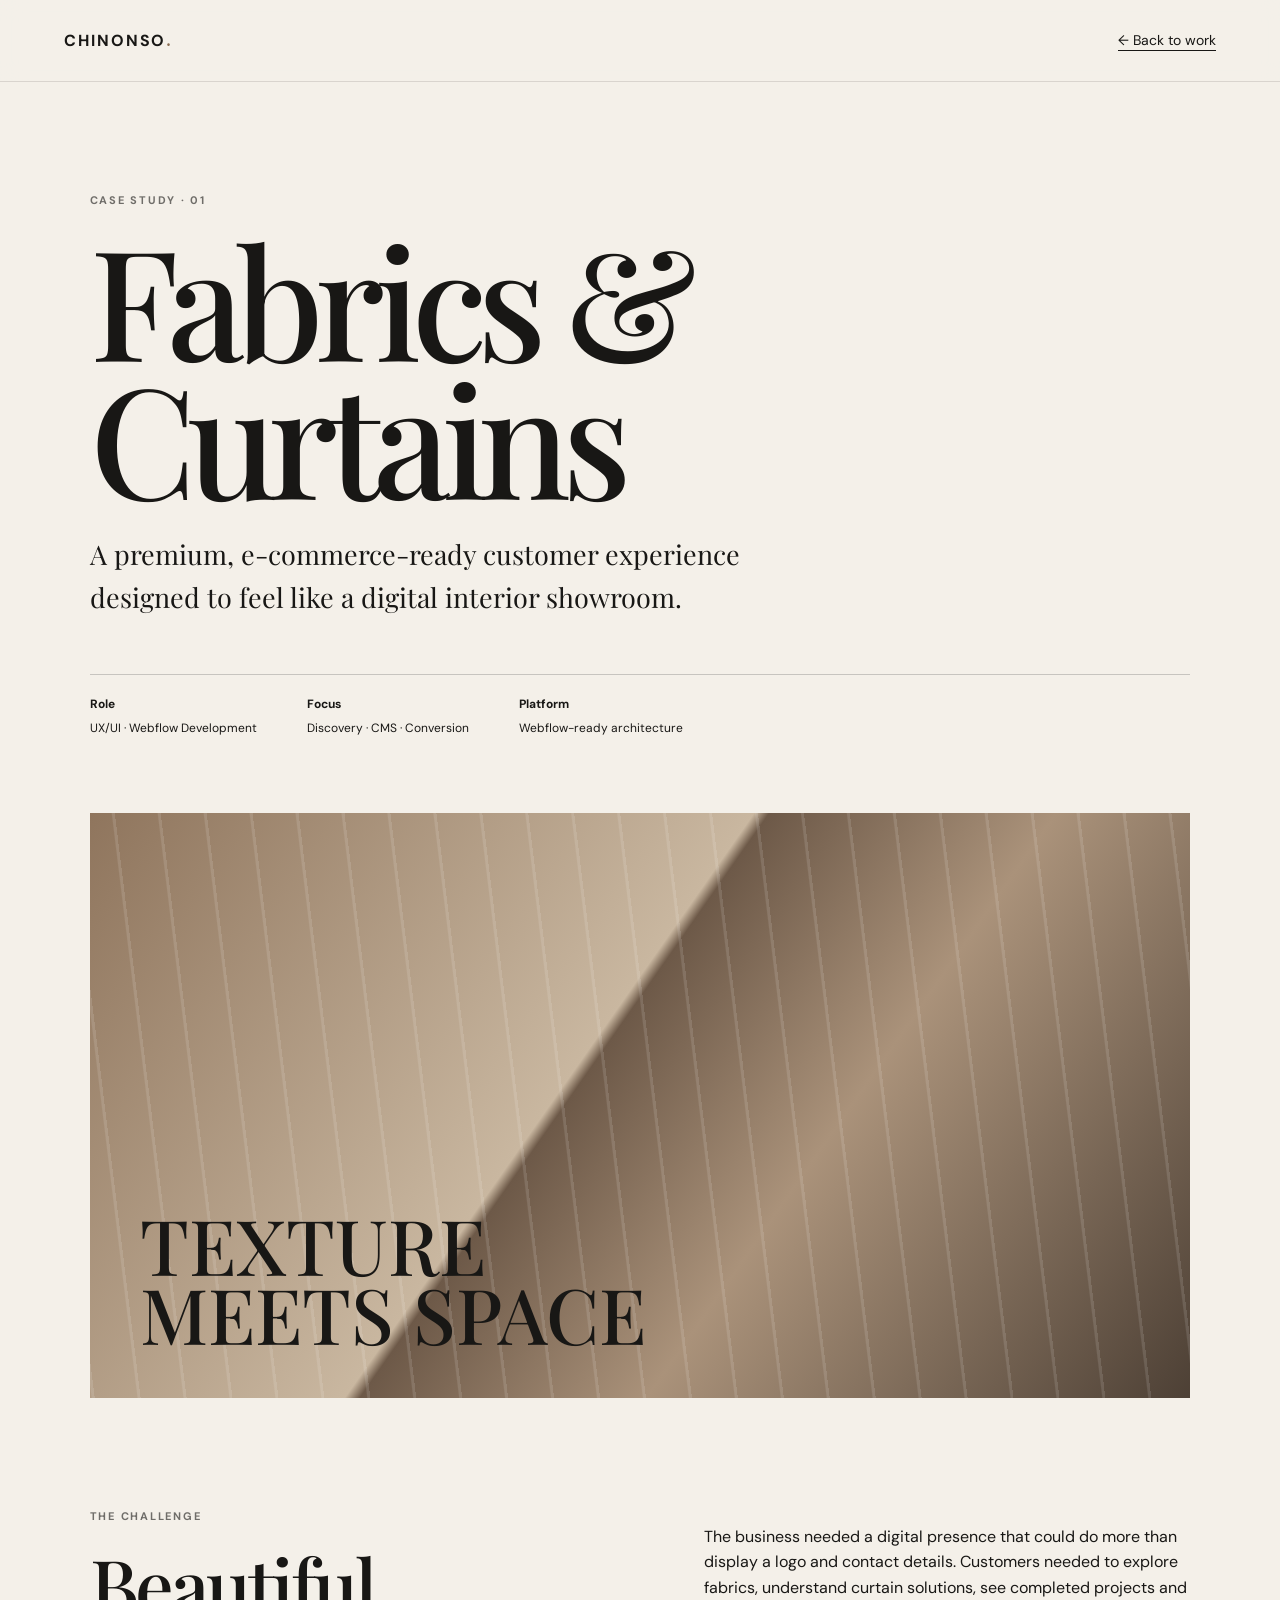
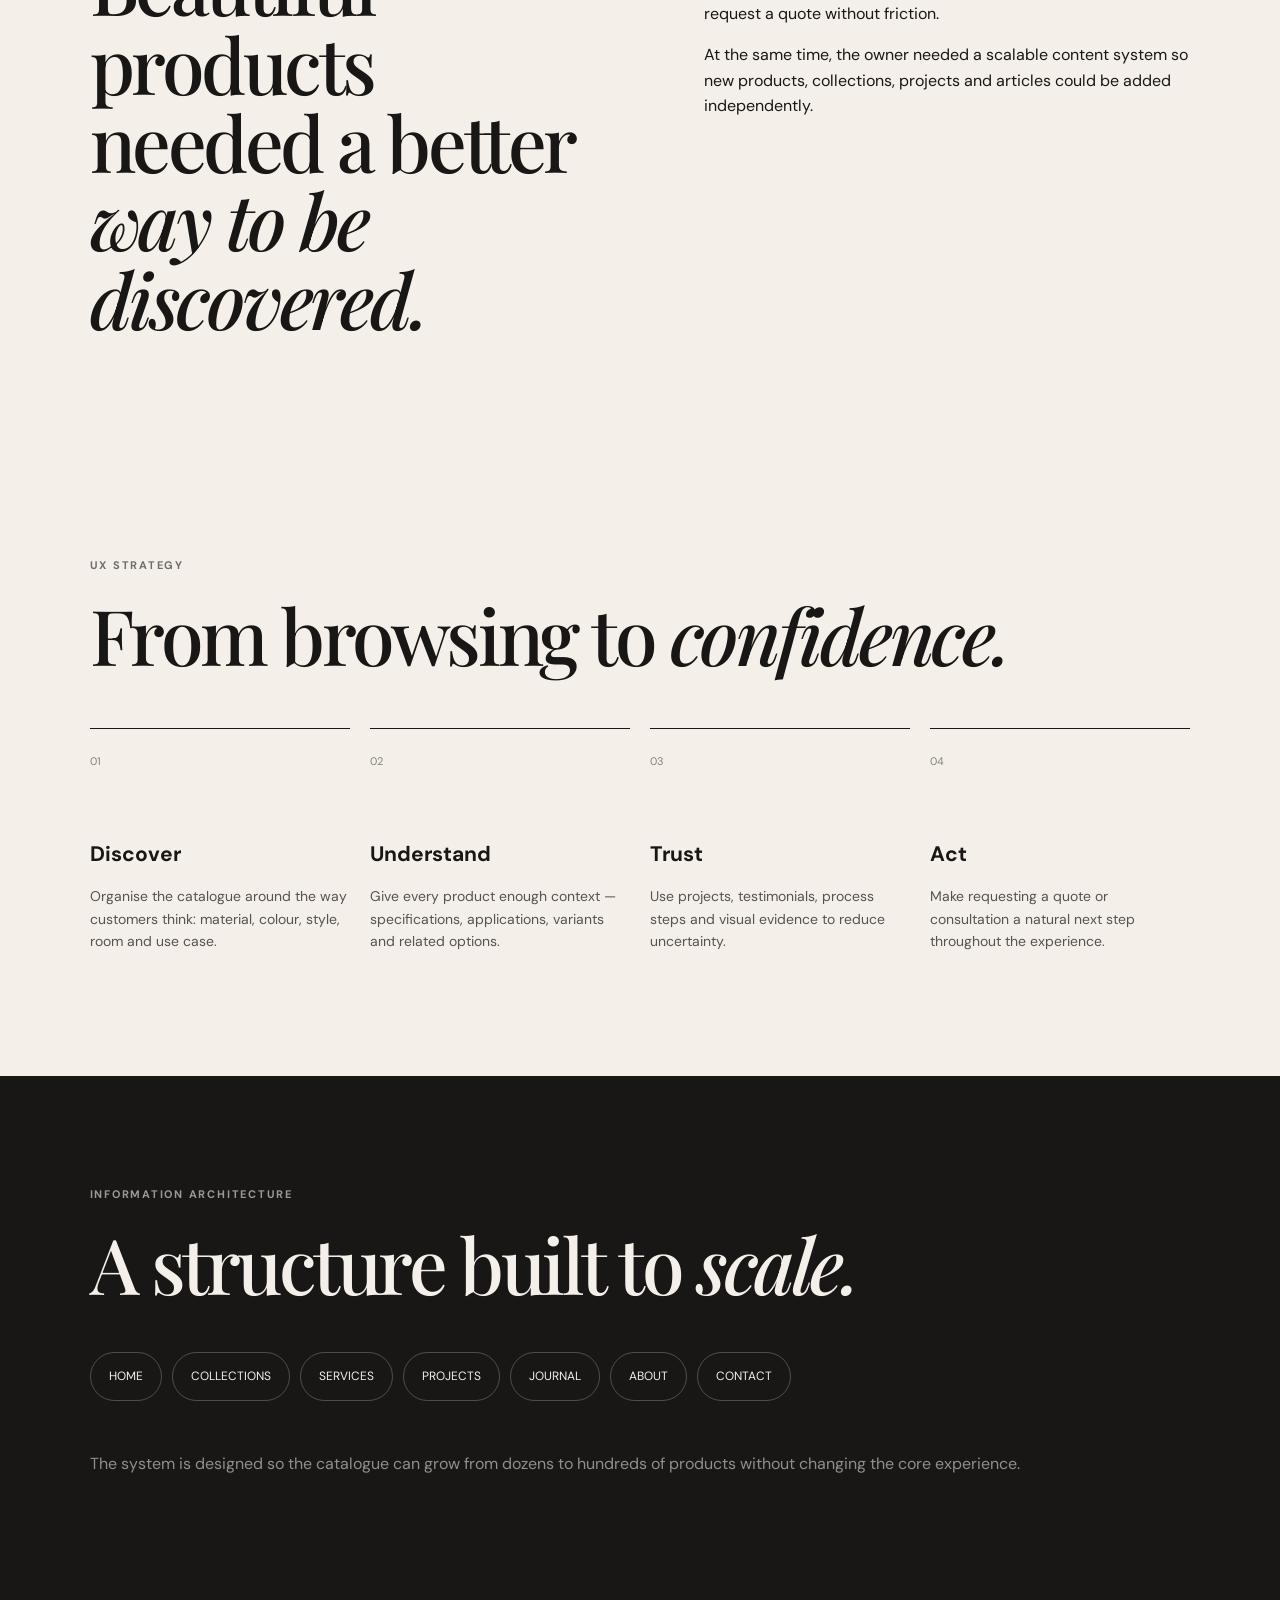
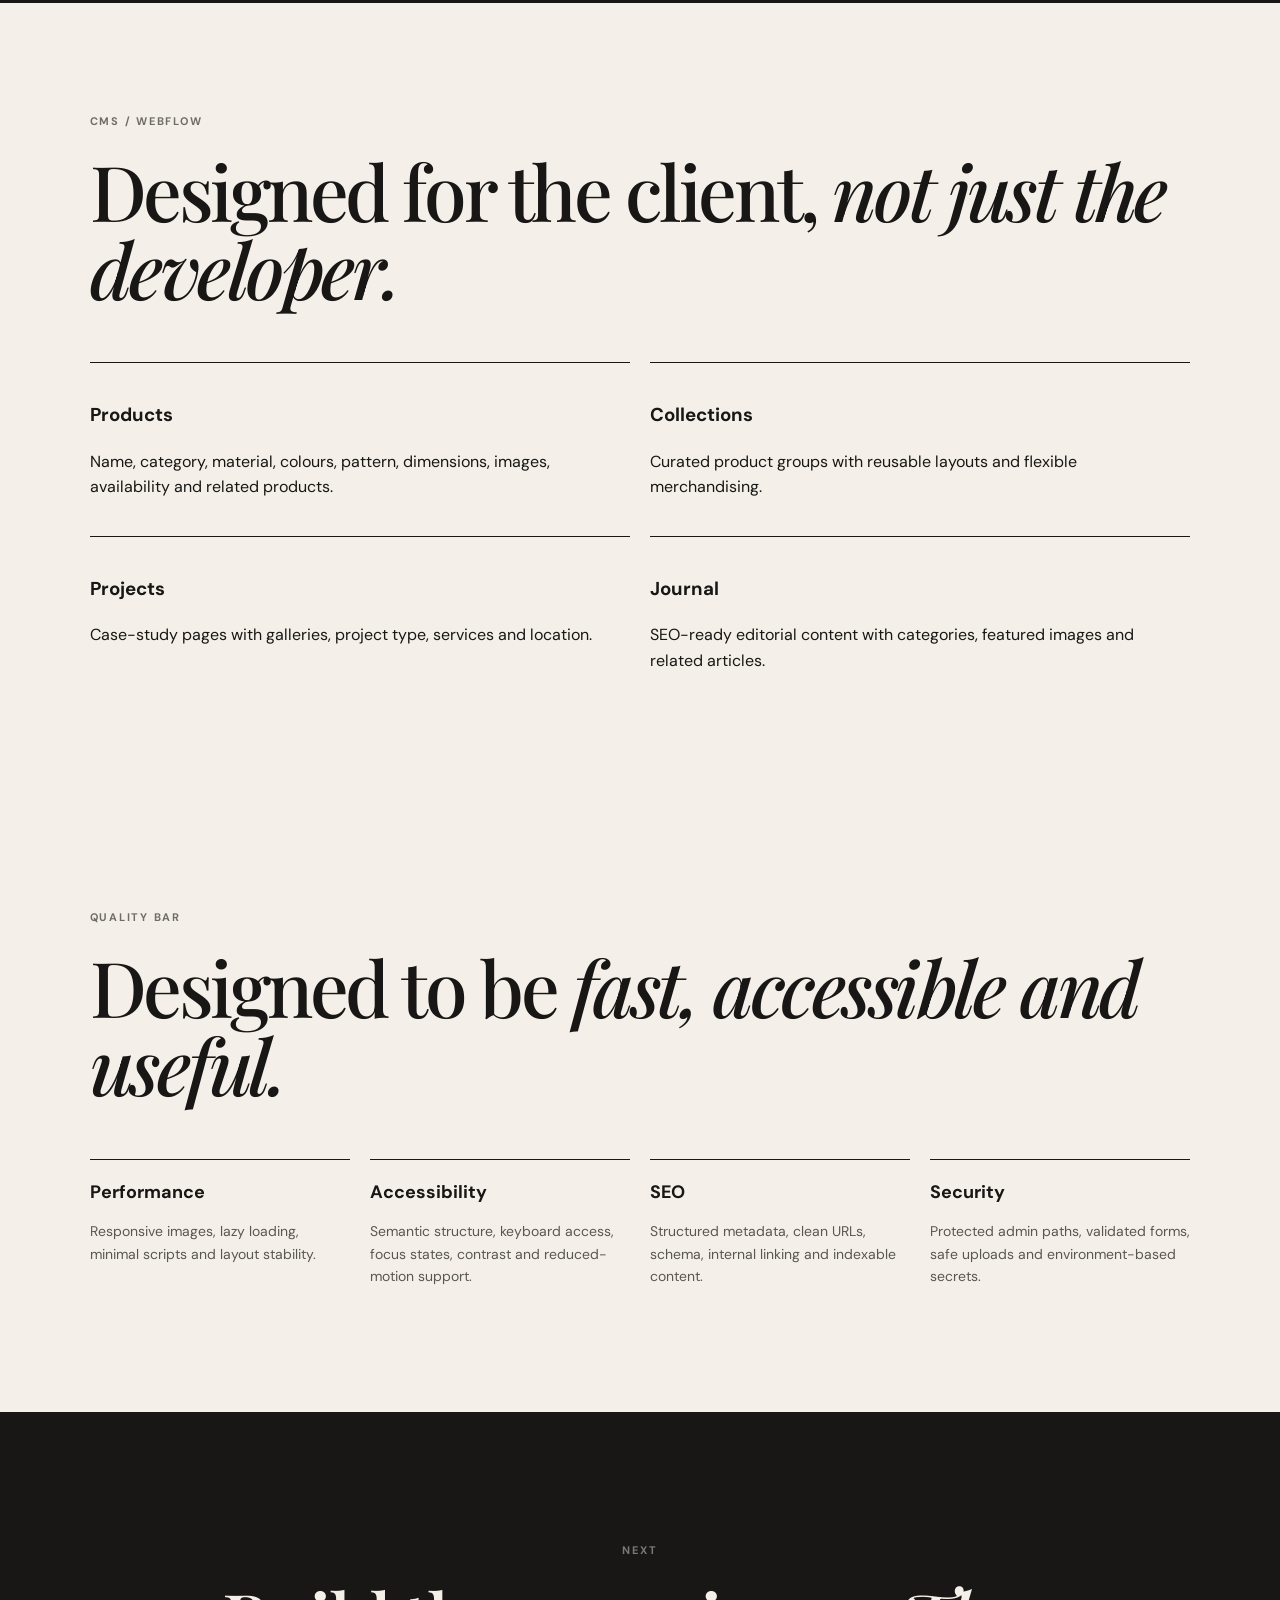
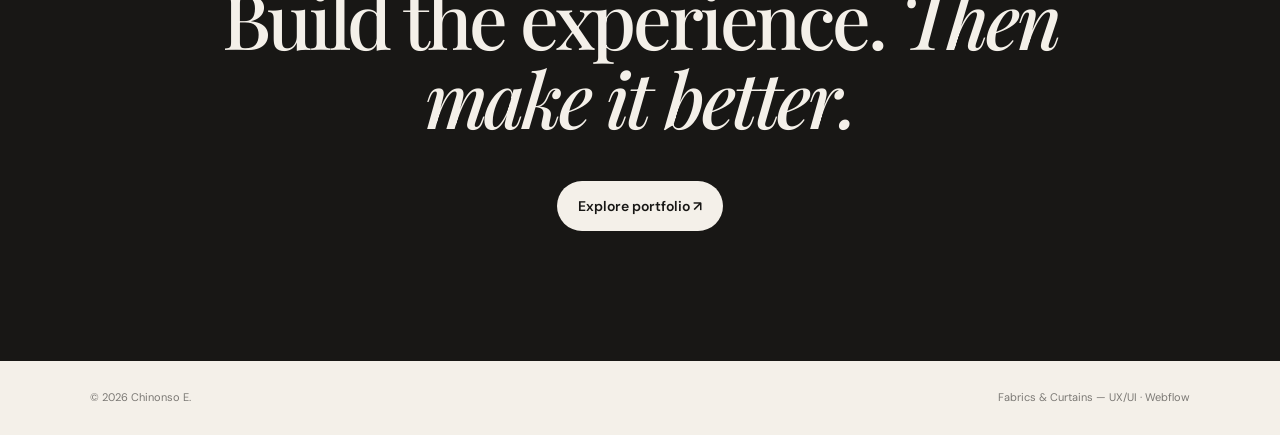
==== case-study.html @ 9f2544da "Add files via upload" ====
<!doctype html>
<html lang="en">
<head>
<meta charset="utf-8"><meta name="viewport" content="width=device-width,initial-scale=1">
<meta name="description" content="Fabrics & Curtains — UX/UI and Webflow case study by Chinonso E.">
<title>Fabrics & Curtains — Case Study | Chinonso E.</title>
<link rel="preconnect" href="https://fonts.googleapis.com"><link rel="preconnect" href="https://fonts.gstatic.com" crossorigin>
<link href="https://fonts.googleapis.com/css2?family=DM+Sans:wght@400;500;600;700&family=Playfair+Display:wght@500;600&display=swap" rel="stylesheet">
<link rel="stylesheet" href="styles.css">
</head>
<body>
<header class="nav"><a class="brand" href="index.html">CHINONSO<span>.</span></a><a class="text-link" href="index.html">← Back to work</a></header>
<main>
<section class="case-hero section"><div class="eyebrow">CASE STUDY · 01</div><h1>Fabrics & Curtains</h1><p class="lead">A premium, e-commerce-ready customer experience designed to feel like a digital interior showroom.</p>
<div class="case-meta"><span><b>Role</b> UX/UI · Webflow Development</span><span><b>Focus</b> Discovery · CMS · Conversion</span><span><b>Platform</b> Webflow-ready architecture</span></div></section>

<section class="case-visual fabric-art large"><div class="fabric-lines"></div><strong>TEXTURE<br>MEETS SPACE</strong></section>

<section class="section case-grid"><div><div class="eyebrow">THE CHALLENGE</div><h2>Beautiful products needed a better <em>way to be discovered.</em></h2></div>
<div><p>The business needed a digital presence that could do more than display a logo and contact details. Customers needed to explore fabrics, understand curtain solutions, see completed projects and request a quote without friction.</p><p>At the same time, the owner needed a scalable content system so new products, collections, projects and articles could be added independently.</p></div></section>

<section class="section"><div class="eyebrow">UX STRATEGY</div><h2>From browsing to <em>confidence.</em></h2><div class="strategy-grid">
<article><span>01</span><h3>Discover</h3><p>Organise the catalogue around the way customers think: material, colour, style, room and use case.</p></article>
<article><span>02</span><h3>Understand</h3><p>Give every product enough context — specifications, applications, variants and related options.</p></article>
<article><span>03</span><h3>Trust</h3><p>Use projects, testimonials, process steps and visual evidence to reduce uncertainty.</p></article>
<article><span>04</span><h3>Act</h3><p>Make requesting a quote or consultation a natural next step throughout the experience.</p></article>
</div></section>

<section class="section dark-section"><div class="eyebrow">INFORMATION ARCHITECTURE</div><h2>A structure built to <em>scale.</em></h2>
<div class="ia"><span>HOME</span><span>COLLECTIONS</span><span>SERVICES</span><span>PROJECTS</span><span>JOURNAL</span><span>ABOUT</span><span>CONTACT</span></div>
<p class="muted">The system is designed so the catalogue can grow from dozens to hundreds of products without changing the core experience.</p></section>

<section class="section"><div class="eyebrow">CMS / WEBFLOW</div><h2>Designed for the client, <em>not just the developer.</em></h2>
<div class="cms-grid"><div><h3>Products</h3><p>Name, category, material, colours, pattern, dimensions, images, availability and related products.</p></div><div><h3>Collections</h3><p>Curated product groups with reusable layouts and flexible merchandising.</p></div><div><h3>Projects</h3><p>Case-study pages with galleries, project type, services and location.</p></div><div><h3>Journal</h3><p>SEO-ready editorial content with categories, featured images and related articles.</p></div></div></section>

<section class="section"><div class="eyebrow">QUALITY BAR</div><h2>Designed to be <em>fast, accessible and useful.</em></h2>
<div class="quality-grid"><div><b>Performance</b><p>Responsive images, lazy loading, minimal scripts and layout stability.</p></div><div><b>Accessibility</b><p>Semantic structure, keyboard access, focus states, contrast and reduced-motion support.</p></div><div><b>SEO</b><p>Structured metadata, clean URLs, schema, internal linking and indexable content.</p></div><div><b>Security</b><p>Protected admin paths, validated forms, safe uploads and environment-based secrets.</p></div></div></section>

<section class="cta section"><div class="eyebrow">NEXT</div><h2>Build the experience. <em>Then make it better.</em></h2><a class="button light" href="index.html">Explore portfolio ↗</a></section>
</main>
<footer><span>© 2026 Chinonso E.</span><span>Fabrics & Curtains — UX/UI · Webflow</span></footer>
</body></html>
---- styles.css ----
*{box-sizing:border-box}html{scroll-behavior:smooth}body{margin:0;background:#f4f0e9;color:#181715;font-family:"DM Sans",sans-serif;line-height:1.6}a{color:inherit;text-decoration:none}.nav{height:82px;padding:0 5vw;display:flex;align-items:center;justify-content:space-between;border-bottom:1px solid rgba(24,23,21,.12);position:sticky;top:0;background:rgba(244,240,233,.92);backdrop-filter:blur(12px);z-index:20}.brand{font-weight:700;letter-spacing:.12em}.brand span{font-family:Georgia;color:#8b6d52}.navlinks{display:flex;gap:28px;align-items:center;font-size:14px}.navlinks a:not(.nav-cta){opacity:.72}.navlinks a:hover{opacity:1}.nav-cta{border:1px solid #181715;padding:11px 16px;border-radius:999px}.menu{display:none;background:none;border:0;font:inherit}.section{padding:110px 7vw}.hero{min-height:calc(100vh - 82px);display:flex;flex-direction:column;justify-content:center;max-width:1500px;margin:auto}.eyebrow{font-size:11px;letter-spacing:.16em;font-weight:700;opacity:.6;margin-bottom:20px}.hero h1{font-family:"Playfair Display",serif;font-weight:500;font-size:clamp(54px,8vw,112px);line-height:.98;letter-spacing:-.055em;max-width:1100px;margin:0}.hero h1 em,h2 em,h3 em{font-style:italic;font-weight:500}.hero-copy{font-size:19px;max-width:620px;margin:34px 0}.actions{display:flex;align-items:center;gap:25px}.button{display:inline-block;border-radius:999px;padding:14px 21px;font-size:14px;font-weight:600;transition:.25s transform,.25s background}.button:hover{transform:translateY(-2px)}.dark{background:#181715;color:#f4f0e9}.light{background:#f4f0e9;color:#181715}.outline{border:1px solid #181715}.text-link{font-size:14px;text-decoration:underline;text-underline-offset:5px}.hero-meta{display:flex;gap:35px;margin-top:80px;padding-top:20px;border-top:1px solid rgba(24,23,21,.15);font-size:12px;opacity:.65}.section-head{display:grid;grid-template-columns:1.4fr .6fr;gap:50px;align-items:end;margin-bottom:55px}.section h2{font-family:"Playfair Display",serif;font-size:clamp(42px,6vw,78px);line-height:1.02;font-weight:500;letter-spacing:-.045em;margin:0}.section-head p{font-size:15px}.feature-card{display:grid;grid-template-columns:1.15fr .85fr;min-height:620px;background:#ddd3c5}.feature-image{position:relative;overflow:hidden;display:flex;align-items:flex-end;padding:38px;color:#f7f2e9;min-height:520px}.feature-image>strong,.case-visual>strong{font-family:"Playfair Display",serif;font-size:clamp(45px,6vw,85px);line-height:.9;font-weight:500;position:relative;z-index:2}.fabric-art{background:linear-gradient(125deg,#8f755d,#c9b7a0 44%,#6d5948 45%,#aa927a 64%,#4d4035)}.fabric-lines{position:absolute;inset:-20%;background:repeating-linear-gradient(92deg,transparent 0 35px,rgba(255,255,255,.12) 36px 38px);transform:rotate(-9deg) scale(1.2)}.feature-image>span{position:absolute;right:30px;top:28px;font-size:11px;z-index:2}.feature-copy{padding:60px 55px;display:flex;flex-direction:column;justify-content:center}.feature-copy h3{font-family:"Playfair Display",serif;font-size:42px;line-height:1.05;font-weight:500;margin:0 0 20px}.feature-copy p{max-width:460px}.feature-list{list-style:none;padding:0;margin:22px 0 30px}.feature-list li{padding:10px 0;border-bottom:1px solid rgba(24,23,21,.15);font-size:14px}.feature-list li:before{content:"— ";opacity:.5}.service-grid{display:grid;grid-template-columns:repeat(4,1fr);border-top:1px solid #181715;margin-top:55px}.service-grid article{padding:28px 25px 20px 0;border-right:1px solid rgba(24,23,21,.15);min-height:270px}.service-grid article+article{padding-left:25px}.service-grid span,.strategy-grid span{font-size:11px;opacity:.5}.service-grid h3,.strategy-grid h3{font-size:21px;margin:55px 0 12px}.service-grid p,.strategy-grid p{font-size:14px;opacity:.72}.process{background:#dcd2c3}.process-list{margin-top:55px;border-top:1px solid #181715}.process-list>div{display:grid;grid-template-columns:100px 1fr;gap:20px;padding:30px 0;border-bottom:1px solid rgba(24,23,21,.2)}.process-list b{font-size:12px;opacity:.5}.process-list h3{margin:0;font-size:22px}.process-list p{margin:6px 0 0;max-width:600px;font-size:14px}.about{display:grid;grid-template-columns:.4fr .6fr;gap:8vw}.about-mark{font-family:"Playfair Display",serif;font-size:clamp(80px,15vw,220px);line-height:.8;opacity:.12}.about p{max-width:650px;font-size:18px}.about .text-link{display:inline-block;margin-top:20px}.cta{background:#181715;color:#f4f0e9;text-align:center;padding-top:130px;padding-bottom:130px}.cta h2{max-width:900px;margin:0 auto 45px}.cta .eyebrow{opacity:.45}footer{display:flex;justify-content:space-between;padding:28px 7vw;font-size:11px;opacity:.55}.case-hero{padding-bottom:75px}.case-hero h1{font-family:"Playfair Display",serif;font-size:clamp(70px,12vw,170px);line-height:.9;font-weight:500;letter-spacing:-.06em;margin:0}.lead{font-family:"Playfair Display",serif;font-size:27px;max-width:750px}.case-meta{display:flex;gap:50px;margin-top:55px;padding-top:20px;border-top:1px solid rgba(24,23,21,.2);font-size:12px}.case-meta span{display:flex;flex-direction:column;gap:4px}.case-visual{height:65vh;margin:0 7vw;position:relative;overflow:hidden;display:flex;align-items:flex-end;padding:50px}.case-grid{display:grid;grid-template-columns:1fr 1fr;gap:10vw}.case-grid p{max-width:600px}.strategy-grid,.cms-grid,.quality-grid{display:grid;grid-template-columns:repeat(4,1fr);gap:20px;margin-top:55px}.strategy-grid article,.cms-grid>div,.quality-grid>div{border-top:1px solid #181715;padding-top:18px}.strategy-grid h3{margin-top:65px}.dark-section{background:#181715;color:#f4f0e9}.ia{display:flex;flex-wrap:wrap;gap:10px;margin:50px 0}.ia span{border:1px solid rgba(244,240,233,.25);padding:14px 18px;border-radius:999px;font-size:12px}.muted{opacity:.55}.cms-grid{grid-template-columns:repeat(2,1fr)}.quality-grid{grid-template-columns:repeat(4,1fr)}.quality-grid b{font-size:18px}.quality-grid p{font-size:14px;opacity:.7}@media(max-width:800px){.nav{height:70px}.menu{display:block}.navlinks{display:none;position:absolute;left:0;right:0;top:70px;background:#f4f0e9;padding:20px 7vw;flex-direction:column;align-items:flex-start;border-bottom:1px solid #ddd}.navlinks.open{display:flex}.section{padding:75px 7vw}.hero{min-height:calc(100vh - 70px)}.hero h1{font-size:54px}.hero-copy{font-size:17px}.hero-meta{flex-direction:column;gap:8px;margin-top:55px}.section-head,.feature-card,.case-grid,.about{grid-template-columns:1fr}.feature-copy{padding:45px 30px}.feature-image{min-height:430px}.service-grid,.strategy-grid,.quality-grid{grid-template-columns:1fr 1fr}.service-grid article{border-right:0;border-bottom:1px solid rgba(24,23,21,.15)}.service-grid article+article{padding-left:0}.about-mark{display:none}.case-visual{height:55vh;margin:0 7vw}.case-meta{flex-direction:column;gap:18px}.cms-grid{grid-template-columns:1fr}.quality-grid{grid-template-columns:1fr 1fr}footer{flex-direction:column;gap:8px}.case-hero h1{font-size:70px}}@media(max-width:500px){.hero h1{font-size:48px}.service-grid,.strategy-grid,.quality-grid{grid-template-columns:1fr}.actions{align-items:flex-start;flex-direction:column}.feature-copy h3{font-size:34px}.case-visual{height:45vh}.case-visual>strong{font-size:45px}}
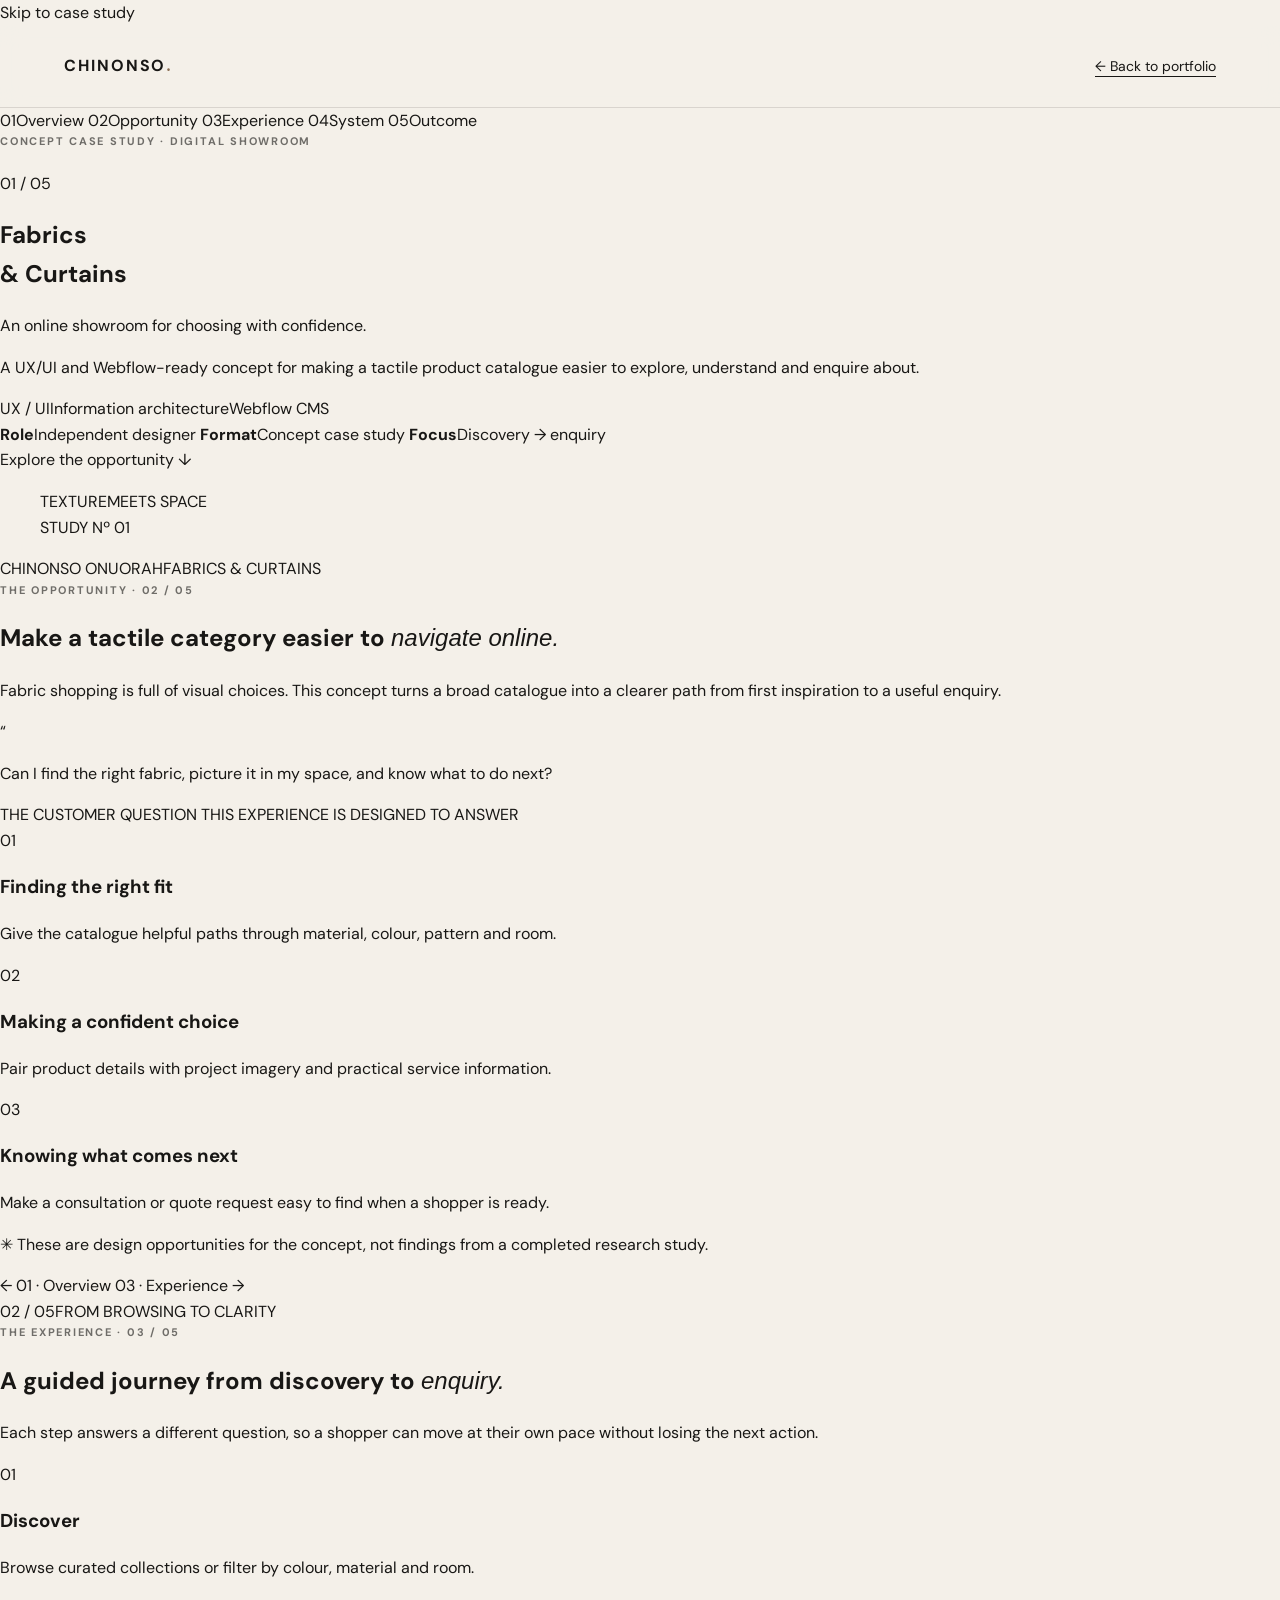
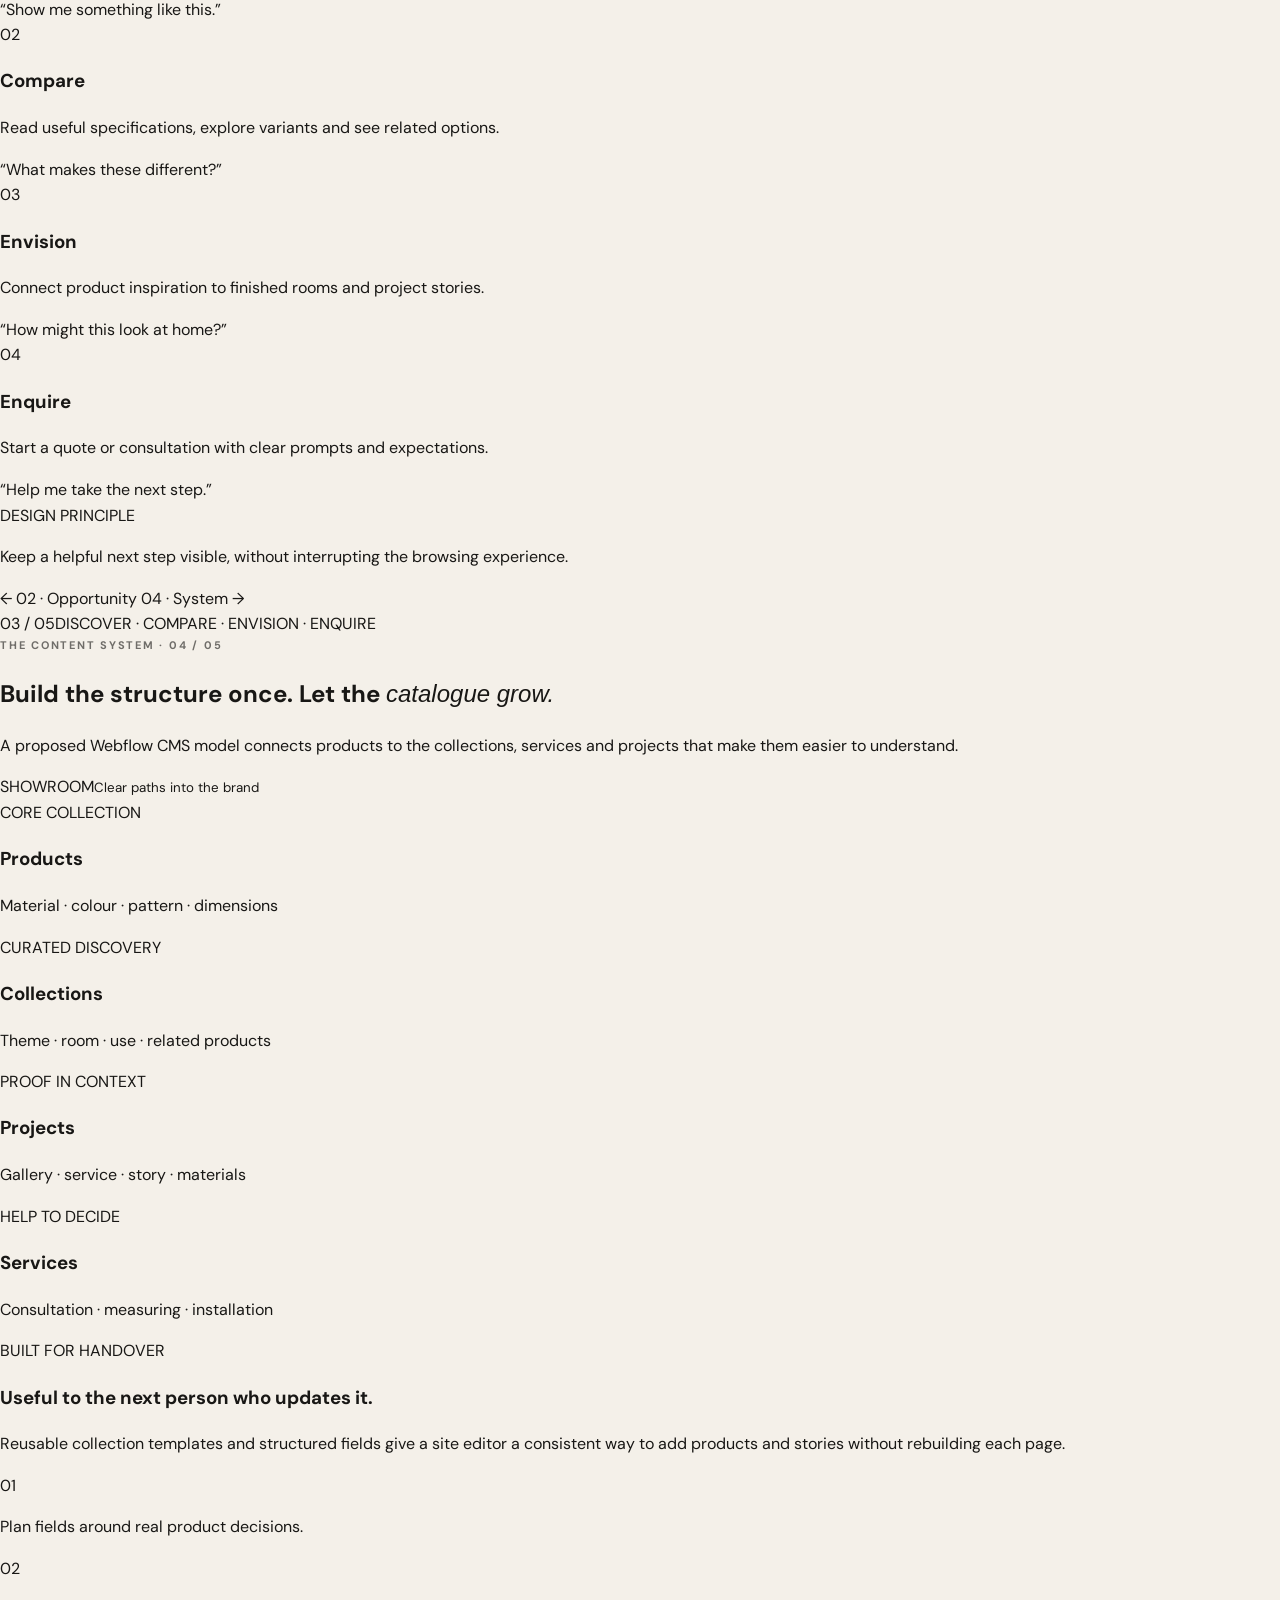
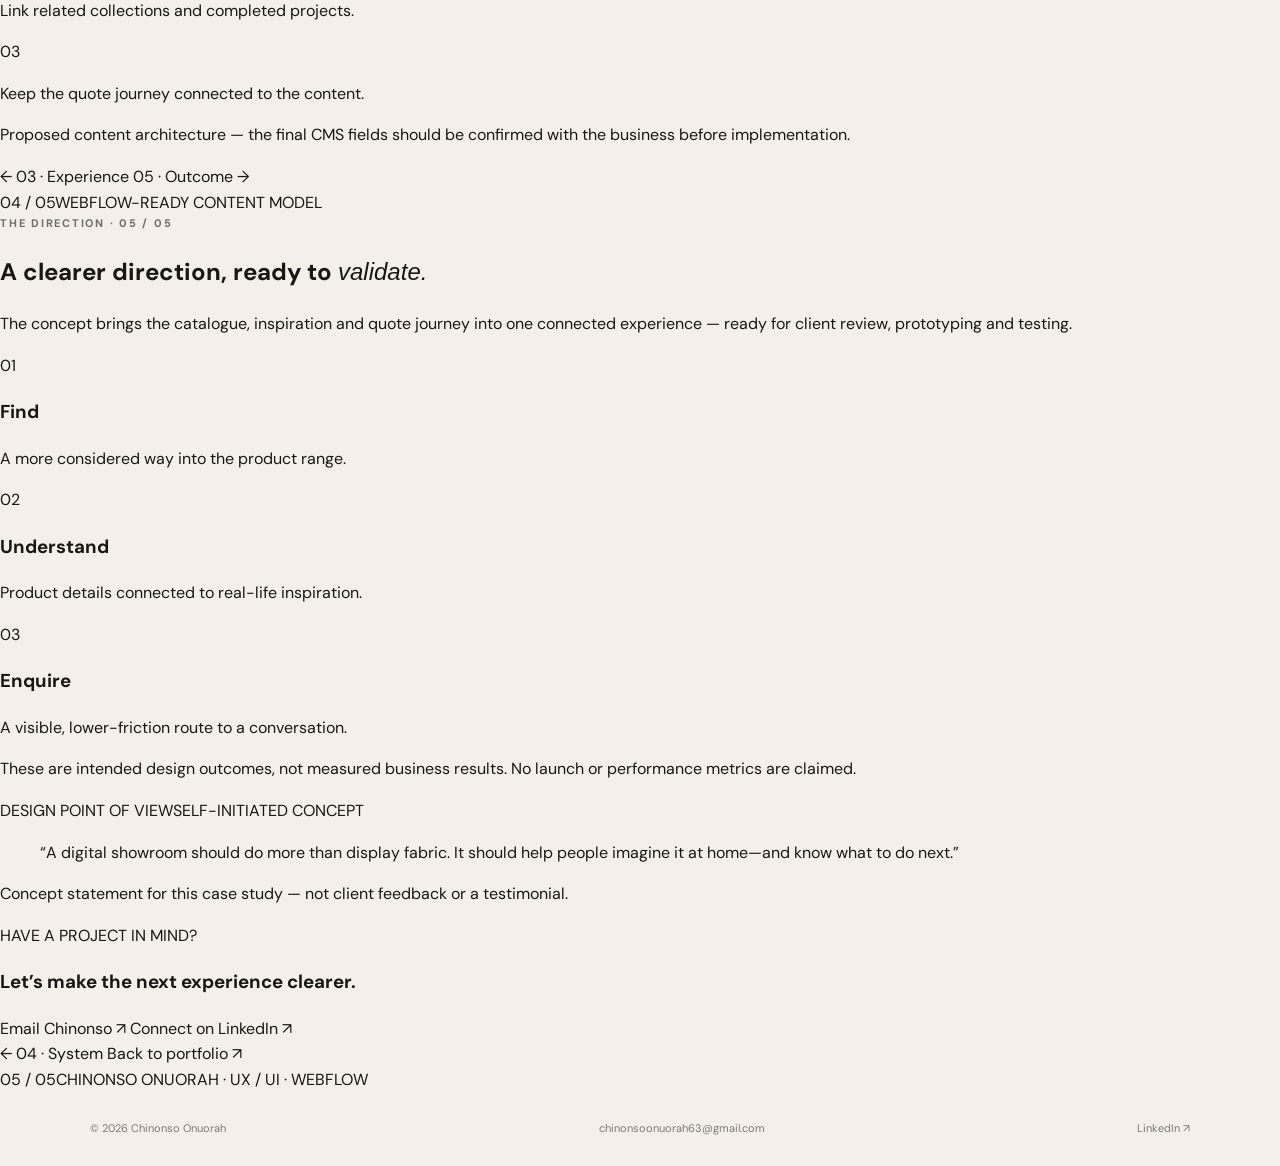
==== commit 8ac275ef: "Add files via upload" ====
--- a/case-study.html
+++ b/case-study.html
@@ -1,42 +1,211 @@
 <!doctype html>
 <html lang="en">
 <head>
-<meta charset="utf-8"><meta name="viewport" content="width=device-width,initial-scale=1">
-<meta name="description" content="Fabrics & Curtains — UX/UI and Webflow case study by Chinonso E.">
-<title>Fabrics & Curtains — Case Study | Chinonso E.</title>
-<link rel="preconnect" href="https://fonts.googleapis.com"><link rel="preconnect" href="https://fonts.gstatic.com" crossorigin>
-<link href="https://fonts.googleapis.com/css2?family=DM+Sans:wght@400;500;600;700&family=Playfair+Display:wght@500;600&display=swap" rel="stylesheet">
-<link rel="stylesheet" href="styles.css">
+  <meta charset="utf-8">
+  <meta name="viewport" content="width=device-width, initial-scale=1">
+  <meta name="description" content="A five-part concept case study for a fabrics and curtains digital showroom by Chinonso Onuorah.">
+  <meta name="theme-color" content="#f4f0e9">
+  <title>Fabrics & Curtains — Case Study | Chinonso Onuorah</title>
+  <link rel="icon" type="image/svg+xml" href="favicon.svg">
+  <link rel="preconnect" href="https://fonts.googleapis.com">
+  <link rel="preconnect" href="https://fonts.gstatic.com" crossorigin>
+  <link href="https://fonts.googleapis.com/css2?family=DM+Sans:wght@400;500;600;700&family=Playfair+Display:wght@500;600&display=swap" rel="stylesheet">
+  <link rel="stylesheet" href="styles.css">
+  <link rel="stylesheet" href="case-study.css">
 </head>
-<body>
-<header class="nav"><a class="brand" href="index.html">CHINONSO<span>.</span></a><a class="text-link" href="index.html">← Back to work</a></header>
-<main>
-<section class="case-hero section"><div class="eyebrow">CASE STUDY · 01</div><h1>Fabrics & Curtains</h1><p class="lead">A premium, e-commerce-ready customer experience designed to feel like a digital interior showroom.</p>
-<div class="case-meta"><span><b>Role</b> UX/UI · Webflow Development</span><span><b>Focus</b> Discovery · CMS · Conversion</span><span><b>Platform</b> Webflow-ready architecture</span></div></section>
-
-<section class="case-visual fabric-art large"><div class="fabric-lines"></div><strong>TEXTURE<br>MEETS SPACE</strong></section>
-
-<section class="section case-grid"><div><div class="eyebrow">THE CHALLENGE</div><h2>Beautiful products needed a better <em>way to be discovered.</em></h2></div>
-<div><p>The business needed a digital presence that could do more than display a logo and contact details. Customers needed to explore fabrics, understand curtain solutions, see completed projects and request a quote without friction.</p><p>At the same time, the owner needed a scalable content system so new products, collections, projects and articles could be added independently.</p></div></section>
-
-<section class="section"><div class="eyebrow">UX STRATEGY</div><h2>From browsing to <em>confidence.</em></h2><div class="strategy-grid">
-<article><span>01</span><h3>Discover</h3><p>Organise the catalogue around the way customers think: material, colour, style, room and use case.</p></article>
-<article><span>02</span><h3>Understand</h3><p>Give every product enough context — specifications, applications, variants and related options.</p></article>
-<article><span>03</span><h3>Trust</h3><p>Use projects, testimonials, process steps and visual evidence to reduce uncertainty.</p></article>
-<article><span>04</span><h3>Act</h3><p>Make requesting a quote or consultation a natural next step throughout the experience.</p></article>
-</div></section>
-
-<section class="section dark-section"><div class="eyebrow">INFORMATION ARCHITECTURE</div><h2>A structure built to <em>scale.</em></h2>
-<div class="ia"><span>HOME</span><span>COLLECTIONS</span><span>SERVICES</span><span>PROJECTS</span><span>JOURNAL</span><span>ABOUT</span><span>CONTACT</span></div>
-<p class="muted">The system is designed so the catalogue can grow from dozens to hundreds of products without changing the core experience.</p></section>
-
-<section class="section"><div class="eyebrow">CMS / WEBFLOW</div><h2>Designed for the client, <em>not just the developer.</em></h2>
-<div class="cms-grid"><div><h3>Products</h3><p>Name, category, material, colours, pattern, dimensions, images, availability and related products.</p></div><div><h3>Collections</h3><p>Curated product groups with reusable layouts and flexible merchandising.</p></div><div><h3>Projects</h3><p>Case-study pages with galleries, project type, services and location.</p></div><div><h3>Journal</h3><p>SEO-ready editorial content with categories, featured images and related articles.</p></div></div></section>
-
-<section class="section"><div class="eyebrow">QUALITY BAR</div><h2>Designed to be <em>fast, accessible and useful.</em></h2>
-<div class="quality-grid"><div><b>Performance</b><p>Responsive images, lazy loading, minimal scripts and layout stability.</p></div><div><b>Accessibility</b><p>Semantic structure, keyboard access, focus states, contrast and reduced-motion support.</p></div><div><b>SEO</b><p>Structured metadata, clean URLs, schema, internal linking and indexable content.</p></div><div><b>Security</b><p>Protected admin paths, validated forms, safe uploads and environment-based secrets.</p></div></div></section>
-
-<section class="cta section"><div class="eyebrow">NEXT</div><h2>Build the experience. <em>Then make it better.</em></h2><a class="button light" href="index.html">Explore portfolio ↗</a></section>
-</main>
-<footer><span>© 2026 Chinonso E.</span><span>Fabrics & Curtains — UX/UI · Webflow</span></footer>
-</body></html>+<body class="case-page">
+  <a class="case-skip" href="#slide-01">Skip to case study</a>
+  <header class="nav case-topbar">
+    <a class="brand" href="index.html" aria-label="Chinonso Onuorah home">CHINONSO<span>.</span></a>
+    <a class="text-link" href="index.html">← Back to portfolio</a>
+  </header>
+
+  <nav class="case-index" aria-label="Case study slides">
+    <a href="#slide-01"><span>01</span><span class="index-label">Overview</span></a>
+    <a href="#slide-02"><span>02</span><span class="index-label">Opportunity</span></a>
+    <a href="#slide-03"><span>03</span><span class="index-label">Experience</span></a>
+    <a href="#slide-04"><span>04</span><span class="index-label">System</span></a>
+    <a href="#slide-05"><span>05</span><span class="index-label">Outcome</span></a>
+  </nav>
+
+  <main class="case-deck">
+    <section class="case-slide slide-cover" id="slide-01" aria-labelledby="slide-title-01">
+      <div class="slide-inner cover-inner">
+        <div class="cover-copy">
+          <div class="eyebrow">CONCEPT CASE STUDY · DIGITAL SHOWROOM</div>
+          <p class="slide-count">01 <span>/ 05</span></p>
+          <h1 id="slide-title-01">Fabrics<br>&amp; Curtains</h1>
+          <p class="cover-lead">An online showroom for choosing with confidence.</p>
+          <p class="cover-note">A UX/UI and Webflow-ready concept for making a tactile product catalogue easier to explore, understand and enquire about.</p>
+          <div class="cover-tags" aria-label="Project scope">
+            <span>UX / UI</span><span>Information architecture</span><span>Webflow CMS</span>
+          </div>
+          <div class="cover-meta">
+            <span><b>Role</b>Independent designer</span>
+            <span><b>Format</b>Concept case study</span>
+            <span><b>Focus</b>Discovery → enquiry</span>
+          </div>
+          <a class="slide-link" href="#slide-02">Explore the opportunity <span aria-hidden="true">↓</span></a>
+        </div>
+        <figure class="showroom-art" aria-label="Abstract textile-inspired artwork in layered earth tones">
+          <div class="art-swatch art-swatch-one"></div>
+          <div class="art-swatch art-swatch-two"></div>
+          <div class="art-swatch art-swatch-three"></div>
+          <div class="art-caption"><span>TEXTURE</span><span>MEETS SPACE</span></div>
+          <span class="art-index">STUDY Nº 01</span>
+        </figure>
+      </div>
+      <div class="slide-edge"><span>CHINONSO ONUORAH</span><span>FABRICS &amp; CURTAINS</span></div>
+    </section>
+
+    <section class="case-slide slide-opportunity" id="slide-02" aria-labelledby="slide-title-02">
+      <div class="slide-inner">
+        <div class="slide-heading">
+          <div class="eyebrow">THE OPPORTUNITY · 02 / 05</div>
+          <h2 id="slide-title-02">Make a tactile category easier to <em>navigate online.</em></h2>
+          <p class="section-intro">Fabric shopping is full of visual choices. This concept turns a broad catalogue into a clearer path from first inspiration to a useful enquiry.</p>
+        </div>
+        <div class="opportunity-layout">
+          <div class="opportunity-statement">
+            <span class="statement-mark" aria-hidden="true">“</span>
+            <p>Can I find the right fabric, picture it in my space, and know what to do next?</p>
+            <span class="statement-caption">THE CUSTOMER QUESTION THIS EXPERIENCE IS DESIGNED TO ANSWER</span>
+          </div>
+          <div class="friction-list">
+            <article class="friction-item">
+              <span class="friction-number">01</span>
+              <div><h3>Finding the right fit</h3><p>Give the catalogue helpful paths through material, colour, pattern and room.</p></div>
+            </article>
+            <article class="friction-item">
+              <span class="friction-number">02</span>
+              <div><h3>Making a confident choice</h3><p>Pair product details with project imagery and practical service information.</p></div>
+            </article>
+            <article class="friction-item">
+              <span class="friction-number">03</span>
+              <div><h3>Knowing what comes next</h3><p>Make a consultation or quote request easy to find when a shopper is ready.</p></div>
+            </article>
+          </div>
+        </div>
+        <p class="concept-note"><span aria-hidden="true">✳</span> These are design opportunities for the concept, not findings from a completed research study.</p>
+        <div class="slide-navigation">
+          <a class="slide-prev" href="#slide-01"><span aria-hidden="true">←</span> 01 · Overview</a>
+          <a class="slide-next" href="#slide-03">03 · Experience <span aria-hidden="true">→</span></a>
+        </div>
+      </div>
+      <div class="slide-edge"><span>02 / 05</span><span>FROM BROWSING TO CLARITY</span></div>
+    </section>
+
+    <section class="case-slide slide-experience" id="slide-03" aria-labelledby="slide-title-03">
+      <div class="slide-inner">
+        <div class="slide-heading">
+          <div class="eyebrow">THE EXPERIENCE · 03 / 05</div>
+          <h2 id="slide-title-03">A guided journey from discovery to <em>enquiry.</em></h2>
+          <p class="section-intro">Each step answers a different question, so a shopper can move at their own pace without losing the next action.</p>
+        </div>
+        <div class="journey" aria-label="Concept customer journey">
+          <article class="journey-step">
+            <span class="journey-number">01</span><span class="journey-rule"></span>
+            <h3>Discover</h3><p>Browse curated collections or filter by colour, material and room.</p>
+            <span class="journey-cue">“Show me something like this.”</span>
+          </article>
+          <article class="journey-step">
+            <span class="journey-number">02</span><span class="journey-rule"></span>
+            <h3>Compare</h3><p>Read useful specifications, explore variants and see related options.</p>
+            <span class="journey-cue">“What makes these different?”</span>
+          </article>
+          <article class="journey-step">
+            <span class="journey-number">03</span><span class="journey-rule"></span>
+            <h3>Envision</h3><p>Connect product inspiration to finished rooms and project stories.</p>
+            <span class="journey-cue">“How might this look at home?”</span>
+          </article>
+          <article class="journey-step">
+            <span class="journey-number">04</span><span class="journey-rule"></span>
+            <h3>Enquire</h3><p>Start a quote or consultation with clear prompts and expectations.</p>
+            <span class="journey-cue">“Help me take the next step.”</span>
+          </article>
+        </div>
+        <div class="experience-footnote"><span>DESIGN PRINCIPLE</span><p>Keep a helpful next step visible, without interrupting the browsing experience.</p></div>
+        <div class="slide-navigation">
+          <a class="slide-prev" href="#slide-02"><span aria-hidden="true">←</span> 02 · Opportunity</a>
+          <a class="slide-next" href="#slide-04">04 · System <span aria-hidden="true">→</span></a>
+        </div>
+      </div>
+      <div class="slide-edge"><span>03 / 05</span><span>DISCOVER · COMPARE · ENVISION · ENQUIRE</span></div>
+    </section>
+
+    <section class="case-slide slide-system" id="slide-04" aria-labelledby="slide-title-04">
+      <div class="slide-inner">
+        <div class="slide-heading">
+          <div class="eyebrow">THE CONTENT SYSTEM · 04 / 05</div>
+          <h2 id="slide-title-04">Build the structure once. Let the <em>catalogue grow.</em></h2>
+          <p class="section-intro">A proposed Webflow CMS model connects products to the collections, services and projects that make them easier to understand.</p>
+        </div>
+        <div class="system-layout">
+          <div class="system-map" aria-label="Proposed website content model">
+            <div class="system-root"><span>SHOWROOM</span><small>Clear paths into the brand</small></div>
+            <div class="system-branches">
+              <article class="system-node node-products"><span class="node-kicker">CORE COLLECTION</span><h3>Products</h3><p>Material · colour · pattern · dimensions</p></article>
+              <article class="system-node node-collections"><span class="node-kicker">CURATED DISCOVERY</span><h3>Collections</h3><p>Theme · room · use · related products</p></article>
+              <article class="system-node node-projects"><span class="node-kicker">PROOF IN CONTEXT</span><h3>Projects</h3><p>Gallery · service · story · materials</p></article>
+              <article class="system-node node-services"><span class="node-kicker">HELP TO DECIDE</span><h3>Services</h3><p>Consultation · measuring · installation</p></article>
+            </div>
+          </div>
+          <aside class="system-aside">
+            <span class="aside-label">BUILT FOR HANDOVER</span>
+            <h3>Useful to the next person who updates it.</h3>
+            <p>Reusable collection templates and structured fields give a site editor a consistent way to add products and stories without rebuilding each page.</p>
+            <div class="system-detail"><span>01</span><p>Plan fields around real product decisions.</p></div>
+            <div class="system-detail"><span>02</span><p>Link related collections and completed projects.</p></div>
+            <div class="system-detail"><span>03</span><p>Keep the quote journey connected to the content.</p></div>
+          </aside>
+        </div>
+        <p class="system-disclaimer">Proposed content architecture — the final CMS fields should be confirmed with the business before implementation.</p>
+        <div class="slide-navigation">
+          <a class="slide-prev" href="#slide-03"><span aria-hidden="true">←</span> 03 · Experience</a>
+          <a class="slide-next" href="#slide-05">05 · Outcome <span aria-hidden="true">→</span></a>
+        </div>
+      </div>
+      <div class="slide-edge"><span>04 / 05</span><span>WEBFLOW-READY CONTENT MODEL</span></div>
+    </section>
+
+    <section class="case-slide slide-outcome" id="slide-05" aria-labelledby="slide-title-05">
+      <div class="slide-inner">
+        <div class="slide-heading">
+          <div class="eyebrow">THE DIRECTION · 05 / 05</div>
+          <h2 id="slide-title-05">A clearer direction, ready to <em>validate.</em></h2>
+          <p class="section-intro">The concept brings the catalogue, inspiration and quote journey into one connected experience — ready for client review, prototyping and testing.</p>
+        </div>
+        <div class="outcome-grid">
+          <article class="outcome-item"><span>01</span><h3>Find</h3><p>A more considered way into the product range.</p></article>
+          <article class="outcome-item"><span>02</span><h3>Understand</h3><p>Product details connected to real-life inspiration.</p></article>
+          <article class="outcome-item"><span>03</span><h3>Enquire</h3><p>A visible, lower-friction route to a conversation.</p></article>
+        </div>
+        <p class="outcome-disclaimer">These are intended design outcomes, not measured business results. No launch or performance metrics are claimed.</p>
+        <div class="concept-pullquote">
+          <div class="concept-pullquote-label"><span>DESIGN POINT OF VIEW</span><span>SELF-INITIATED CONCEPT</span></div>
+          <blockquote>“A digital showroom should do more than display fabric. It should help people imagine it at home—and know what to do next.”</blockquote>
+          <p class="concept-pullquote-note">Concept statement for this case study — not client feedback or a testimonial.</p>
+        </div>
+        <div class="contact-panel">
+          <div><span class="aside-label">HAVE A PROJECT IN MIND?</span><h3>Let’s make the next experience clearer.</h3></div>
+          <div class="contact-actions">
+            <a class="contact-button" href="mailto:chinonsoonuorah63@gmail.com">Email Chinonso <span aria-hidden="true">↗</span></a>
+            <a class="contact-link" href="https://www.linkedin.com/in/chinonso-onuorah-145a64191" target="_blank" rel="noopener noreferrer">Connect on LinkedIn <span aria-hidden="true">↗</span></a>
+          </div>
+        </div>
+        <div class="slide-navigation final-navigation">
+          <a class="slide-prev" href="#slide-04"><span aria-hidden="true">←</span> 04 · System</a>
+          <a class="slide-next" href="index.html">Back to portfolio <span aria-hidden="true">↗</span></a>
+        </div>
+      </div>
+      <div class="slide-edge"><span>05 / 05</span><span>CHINONSO ONUORAH · UX / UI · WEBFLOW</span></div>
+    </section>
+  </main>
+
+  <footer class="case-footer">
+    <span>© 2026 Chinonso Onuorah</span>
+    <a href="mailto:chinonsoonuorah63@gmail.com">chinonsoonuorah63@gmail.com</a>
+    <a href="https://www.linkedin.com/in/chinonso-onuorah-145a64191" target="_blank" rel="noopener noreferrer">LinkedIn ↗</a>
+  </footer>
+</body>
+</html>
--- a/styles.css
+++ b/styles.css
@@ -1 +1,10 @@
 *{box-sizing:border-box}html{scroll-behavior:smooth}body{margin:0;background:#f4f0e9;color:#181715;font-family:"DM Sans",sans-serif;line-height:1.6}a{color:inherit;text-decoration:none}.nav{height:82px;padding:0 5vw;display:flex;align-items:center;justify-content:space-between;border-bottom:1px solid rgba(24,23,21,.12);position:sticky;top:0;background:rgba(244,240,233,.92);backdrop-filter:blur(12px);z-index:20}.brand{font-weight:700;letter-spacing:.12em}.brand span{font-family:Georgia;color:#8b6d52}.navlinks{display:flex;gap:28px;align-items:center;font-size:14px}.navlinks a:not(.nav-cta){opacity:.72}.navlinks a:hover{opacity:1}.nav-cta{border:1px solid #181715;padding:11px 16px;border-radius:999px}.menu{display:none;background:none;border:0;font:inherit}.section{padding:110px 7vw}.hero{min-height:calc(100vh - 82px);display:flex;flex-direction:column;justify-content:center;max-width:1500px;margin:auto}.eyebrow{font-size:11px;letter-spacing:.16em;font-weight:700;opacity:.6;margin-bottom:20px}.hero h1{font-family:"Playfair Display",serif;font-weight:500;font-size:clamp(54px,8vw,112px);line-height:.98;letter-spacing:-.055em;max-width:1100px;margin:0}.hero h1 em,h2 em,h3 em{font-style:italic;font-weight:500}.hero-copy{font-size:19px;max-width:620px;margin:34px 0}.actions{display:flex;align-items:center;gap:25px}.button{display:inline-block;border-radius:999px;padding:14px 21px;font-size:14px;font-weight:600;transition:.25s transform,.25s background}.button:hover{transform:translateY(-2px)}.dark{background:#181715;color:#f4f0e9}.light{background:#f4f0e9;color:#181715}.outline{border:1px solid #181715}.text-link{font-size:14px;text-decoration:underline;text-underline-offset:5px}.hero-meta{display:flex;gap:35px;margin-top:80px;padding-top:20px;border-top:1px solid rgba(24,23,21,.15);font-size:12px;opacity:.65}.section-head{display:grid;grid-template-columns:1.4fr .6fr;gap:50px;align-items:end;margin-bottom:55px}.section h2{font-family:"Playfair Display",serif;font-size:clamp(42px,6vw,78px);line-height:1.02;font-weight:500;letter-spacing:-.045em;margin:0}.section-head p{font-size:15px}.feature-card{display:grid;grid-template-columns:1.15fr .85fr;min-height:620px;background:#ddd3c5}.feature-image{position:relative;overflow:hidden;display:flex;align-items:flex-end;padding:38px;color:#f7f2e9;min-height:520px}.feature-image>strong,.case-visual>strong{font-family:"Playfair Display",serif;font-size:clamp(45px,6vw,85px);line-height:.9;font-weight:500;position:relative;z-index:2}.fabric-art{background:linear-gradient(125deg,#8f755d,#c9b7a0 44%,#6d5948 45%,#aa927a 64%,#4d4035)}.fabric-lines{position:absolute;inset:-20%;background:repeating-linear-gradient(92deg,transparent 0 35px,rgba(255,255,255,.12) 36px 38px);transform:rotate(-9deg) scale(1.2)}.feature-image>span{position:absolute;right:30px;top:28px;font-size:11px;z-index:2}.feature-copy{padding:60px 55px;display:flex;flex-direction:column;justify-content:center}.feature-copy h3{font-family:"Playfair Display",serif;font-size:42px;line-height:1.05;font-weight:500;margin:0 0 20px}.feature-copy p{max-width:460px}.feature-list{list-style:none;padding:0;margin:22px 0 30px}.feature-list li{padding:10px 0;border-bottom:1px solid rgba(24,23,21,.15);font-size:14px}.feature-list li:before{content:"— ";opacity:.5}.service-grid{display:grid;grid-template-columns:repeat(4,1fr);border-top:1px solid #181715;margin-top:55px}.service-grid article{padding:28px 25px 20px 0;border-right:1px solid rgba(24,23,21,.15);min-height:270px}.service-grid article+article{padding-left:25px}.service-grid span,.strategy-grid span{font-size:11px;opacity:.5}.service-grid h3,.strategy-grid h3{font-size:21px;margin:55px 0 12px}.service-grid p,.strategy-grid p{font-size:14px;opacity:.72}.process{background:#dcd2c3}.process-list{margin-top:55px;border-top:1px solid #181715}.process-list>div{display:grid;grid-template-columns:100px 1fr;gap:20px;padding:30px 0;border-bottom:1px solid rgba(24,23,21,.2)}.process-list b{font-size:12px;opacity:.5}.process-list h3{margin:0;font-size:22px}.process-list p{margin:6px 0 0;max-width:600px;font-size:14px}.about{display:grid;grid-template-columns:.4fr .6fr;gap:8vw}.about-mark{font-family:"Playfair Display",serif;font-size:clamp(80px,15vw,220px);line-height:.8;opacity:.12}.about p{max-width:650px;font-size:18px}.about .text-link{display:inline-block;margin-top:20px}.cta{background:#181715;color:#f4f0e9;text-align:center;padding-top:130px;padding-bottom:130px}.cta h2{max-width:900px;margin:0 auto 45px}.cta .eyebrow{opacity:.45}footer{display:flex;justify-content:space-between;padding:28px 7vw;font-size:11px;opacity:.55}.case-hero{padding-bottom:75px}.case-hero h1{font-family:"Playfair Display",serif;font-size:clamp(70px,12vw,170px);line-height:.9;font-weight:500;letter-spacing:-.06em;margin:0}.lead{font-family:"Playfair Display",serif;font-size:27px;max-width:750px}.case-meta{display:flex;gap:50px;margin-top:55px;padding-top:20px;border-top:1px solid rgba(24,23,21,.2);font-size:12px}.case-meta span{display:flex;flex-direction:column;gap:4px}.case-visual{height:65vh;margin:0 7vw;position:relative;overflow:hidden;display:flex;align-items:flex-end;padding:50px}.case-grid{display:grid;grid-template-columns:1fr 1fr;gap:10vw}.case-grid p{max-width:600px}.strategy-grid,.cms-grid,.quality-grid{display:grid;grid-template-columns:repeat(4,1fr);gap:20px;margin-top:55px}.strategy-grid article,.cms-grid>div,.quality-grid>div{border-top:1px solid #181715;padding-top:18px}.strategy-grid h3{margin-top:65px}.dark-section{background:#181715;color:#f4f0e9}.ia{display:flex;flex-wrap:wrap;gap:10px;margin:50px 0}.ia span{border:1px solid rgba(244,240,233,.25);padding:14px 18px;border-radius:999px;font-size:12px}.muted{opacity:.55}.cms-grid{grid-template-columns:repeat(2,1fr)}.quality-grid{grid-template-columns:repeat(4,1fr)}.quality-grid b{font-size:18px}.quality-grid p{font-size:14px;opacity:.7}@media(max-width:800px){.nav{height:70px}.menu{display:block}.navlinks{display:none;position:absolute;left:0;right:0;top:70px;background:#f4f0e9;padding:20px 7vw;flex-direction:column;align-items:flex-start;border-bottom:1px solid #ddd}.navlinks.open{display:flex}.section{padding:75px 7vw}.hero{min-height:calc(100vh - 70px)}.hero h1{font-size:54px}.hero-copy{font-size:17px}.hero-meta{flex-direction:column;gap:8px;margin-top:55px}.section-head,.feature-card,.case-grid,.about{grid-template-columns:1fr}.feature-copy{padding:45px 30px}.feature-image{min-height:430px}.service-grid,.strategy-grid,.quality-grid{grid-template-columns:1fr 1fr}.service-grid article{border-right:0;border-bottom:1px solid rgba(24,23,21,.15)}.service-grid article+article{padding-left:0}.about-mark{display:none}.case-visual{height:55vh;margin:0 7vw}.case-meta{flex-direction:column;gap:18px}.cms-grid{grid-template-columns:1fr}.quality-grid{grid-template-columns:1fr 1fr}footer{flex-direction:column;gap:8px}.case-hero h1{font-size:70px}}@media(max-width:500px){.hero h1{font-size:48px}.service-grid,.strategy-grid,.quality-grid{grid-template-columns:1fr}.actions{align-items:flex-start;flex-direction:column}.feature-copy h3{font-size:34px}.case-visual{height:45vh}.case-visual>strong{font-size:45px}}
+
+.testimonial-section { display: grid; grid-template-columns: minmax(220px, .65fr) minmax(0, 1.35fr); gap: 8vw; align-items: center; background: #e5d9c9; }
+.testimonial-intro h2 { max-width: 450px; }
+.testimonial-quote { margin: 0; padding-left: clamp(20px, 3vw, 46px); border-left: 1px solid rgba(24, 23, 21, .28); }
+.testimonial-quote blockquote { margin: 0; font: 500 clamp(22px, 3vw, 38px)/1.25 "Playfair Display", Georgia, serif; letter-spacing: -.02em; }
+.testimonial-quote figcaption { margin-top: 24px; font-size: 12px; font-weight: 700; letter-spacing: .08em; }
+@media (max-width: 800px) {
+  .testimonial-section { grid-template-columns: 1fr; gap: 28px; }
+}
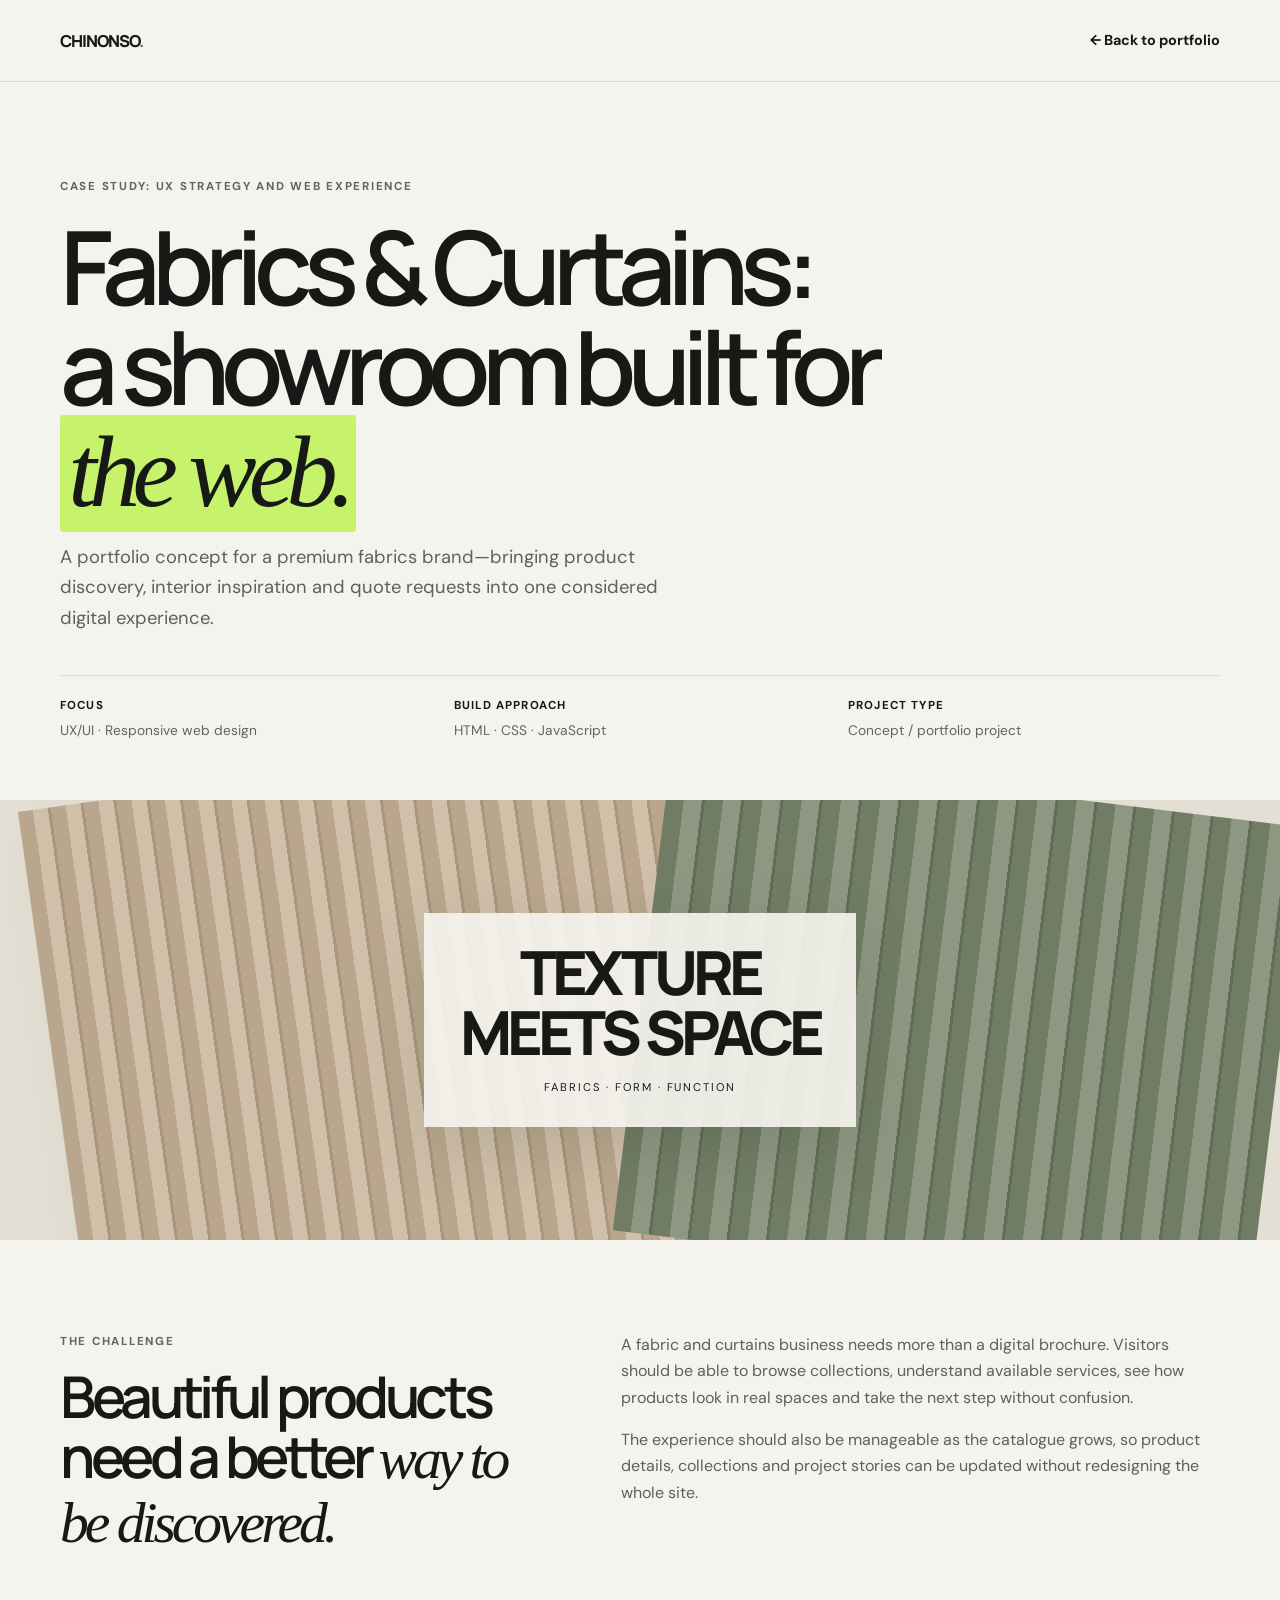
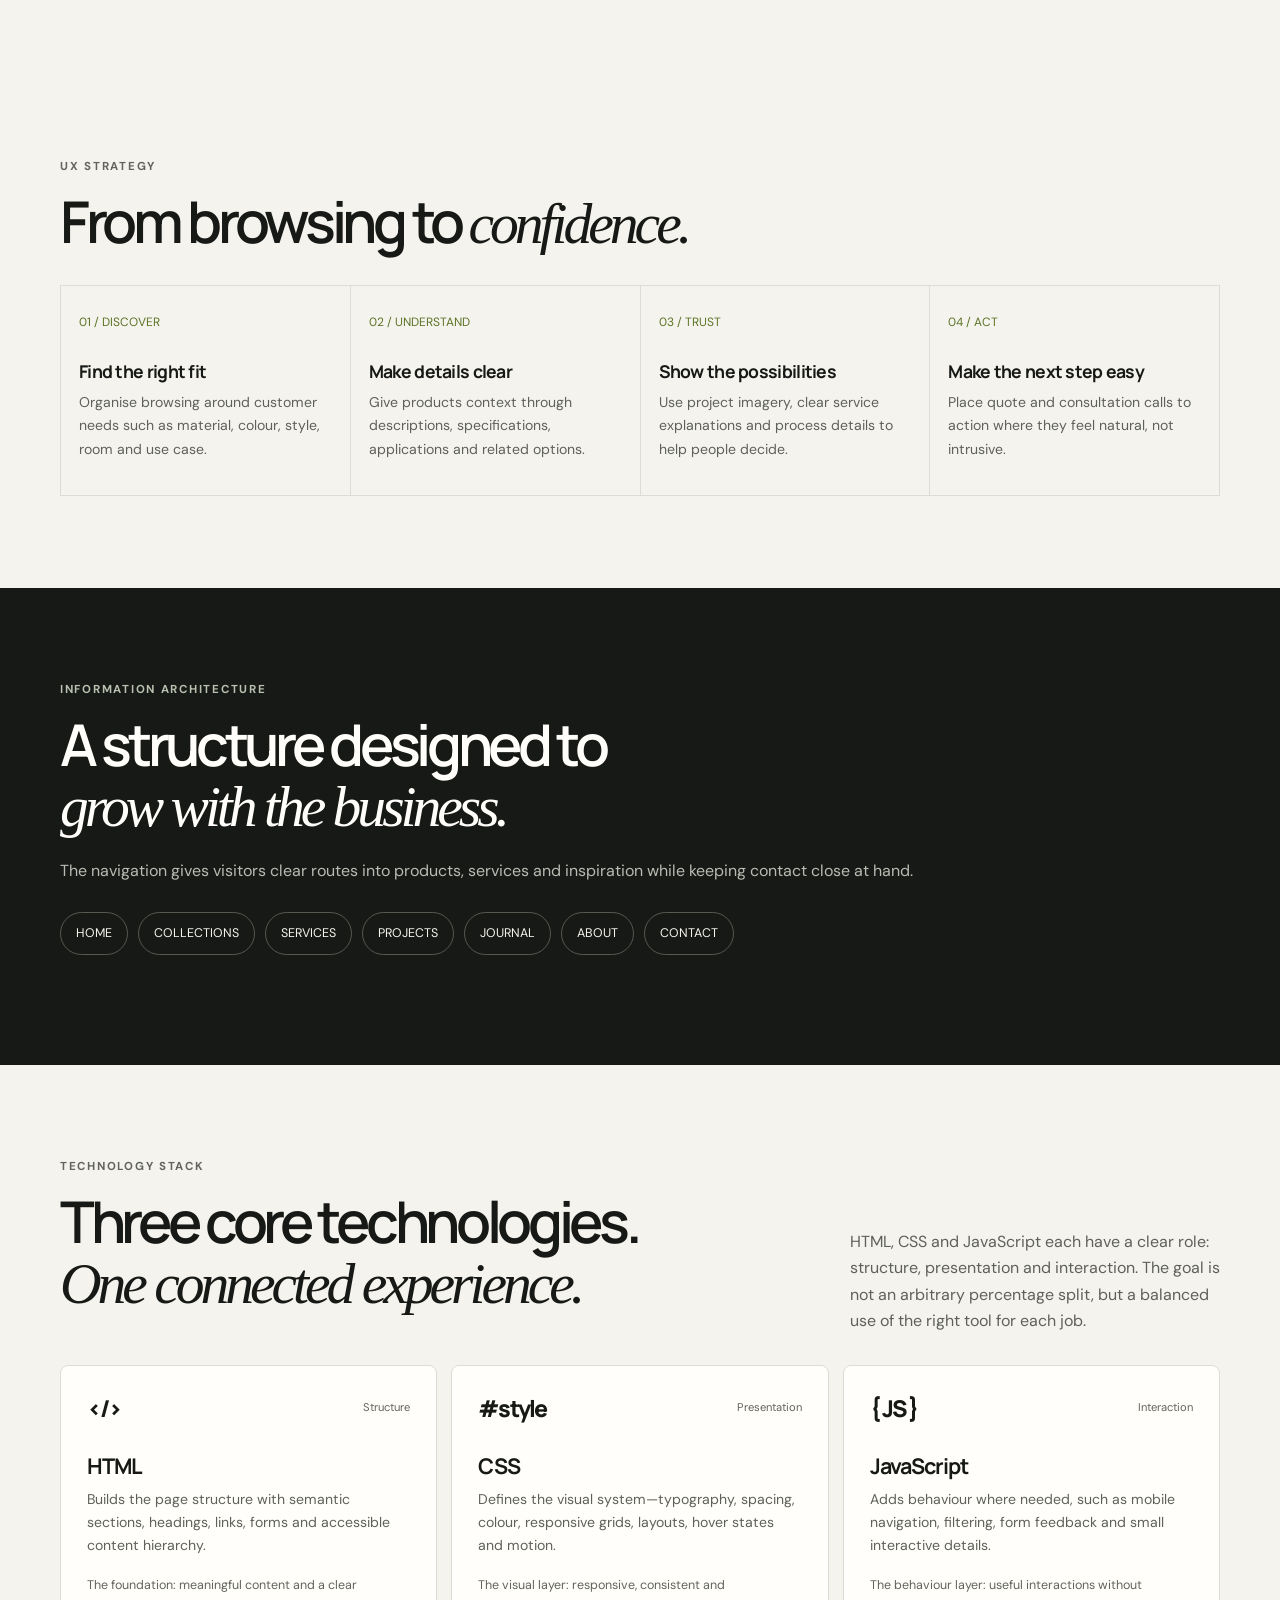
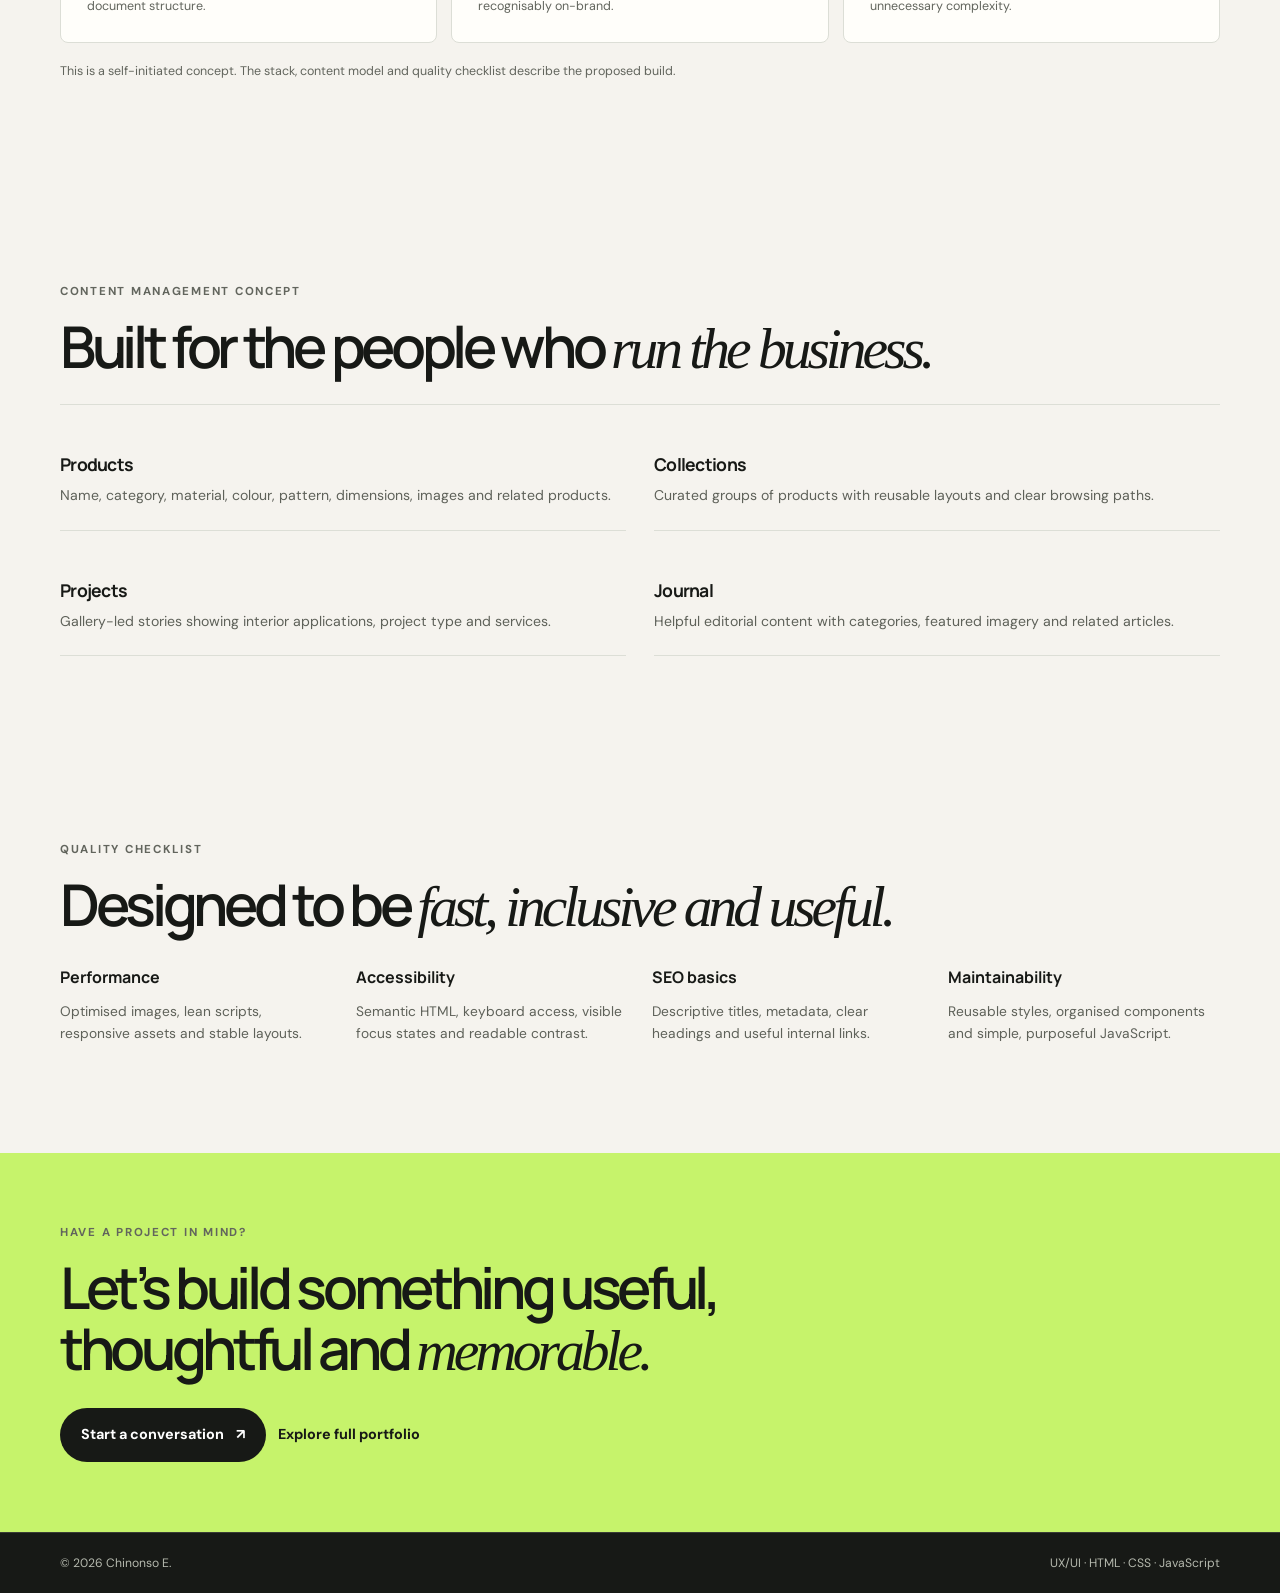
==== commit 0f76b32e: "Add files via upload" ====
--- a/case-study.html
+++ b/case-study.html
@@ -3,209 +3,103 @@
 <head>
   <meta charset="utf-8">
   <meta name="viewport" content="width=device-width, initial-scale=1">
-  <meta name="description" content="A five-part concept case study for a fabrics and curtains digital showroom by Chinonso Onuorah.">
-  <meta name="theme-color" content="#f4f0e9">
-  <title>Fabrics & Curtains — Case Study | Chinonso Onuorah</title>
-  <link rel="icon" type="image/svg+xml" href="favicon.svg">
+  <meta name="description" content="Fabrics & Curtains — UX/UI, HTML, CSS and JavaScript portfolio concept by Chinonso E.">
+  <meta name="theme-color" content="#f5f3ee">
+  <link rel="icon" href="favicon.svg" type="image/svg+xml">
+  <meta property="og:type" content="website">
+  <meta property="og:title" content="Fabrics &amp; Curtains — Case Study | Chinonso E.">
+  <meta property="og:description" content="A UX/UI concept for a premium fabrics brand: product discovery, interior inspiration and quote requests in one experience.">
+  <meta name="twitter:card" content="summary">
+  <title>Fabrics & Curtains — Case Study | Chinonso E.</title>
   <link rel="preconnect" href="https://fonts.googleapis.com">
   <link rel="preconnect" href="https://fonts.gstatic.com" crossorigin>
-  <link href="https://fonts.googleapis.com/css2?family=DM+Sans:wght@400;500;600;700&family=Playfair+Display:wght@500;600&display=swap" rel="stylesheet">
+  <link href="https://fonts.googleapis.com/css2?family=DM+Sans:wght@400;500;600;700&family=Manrope:wght@400;500;600;700;800&display=swap" rel="stylesheet">
   <link rel="stylesheet" href="styles.css">
   <link rel="stylesheet" href="case-study.css">
 </head>
-<body class="case-page">
-  <a class="case-skip" href="#slide-01">Skip to case study</a>
-  <header class="nav case-topbar">
-    <a class="brand" href="index.html" aria-label="Chinonso Onuorah home">CHINONSO<span>.</span></a>
-    <a class="text-link" href="index.html">← Back to portfolio</a>
+<body>
+  <a class="skip-link" href="#top">Skip to content</a>
+  <header class="nav">
+    <div class="wrap nav-inner">
+      <a class="brand" href="index.html" aria-label="Chinonso home">CHINONSO<span>.</span></a>
+      <a class="text-link" href="index.html">← Back to portfolio</a>
+    </div>
   </header>
 
-  <nav class="case-index" aria-label="Case study slides">
-    <a href="#slide-01"><span>01</span><span class="index-label">Overview</span></a>
-    <a href="#slide-02"><span>02</span><span class="index-label">Opportunity</span></a>
-    <a href="#slide-03"><span>03</span><span class="index-label">Experience</span></a>
-    <a href="#slide-04"><span>04</span><span class="index-label">System</span></a>
-    <a href="#slide-05"><span>05</span><span class="index-label">Outcome</span></a>
-  </nav>
-
-  <main class="case-deck">
-    <section class="case-slide slide-cover" id="slide-01" aria-labelledby="slide-title-01">
-      <div class="slide-inner cover-inner">
-        <div class="cover-copy">
-          <div class="eyebrow">CONCEPT CASE STUDY · DIGITAL SHOWROOM</div>
-          <p class="slide-count">01 <span>/ 05</span></p>
-          <h1 id="slide-title-01">Fabrics<br>&amp; Curtains</h1>
-          <p class="cover-lead">An online showroom for choosing with confidence.</p>
-          <p class="cover-note">A UX/UI and Webflow-ready concept for making a tactile product catalogue easier to explore, understand and enquire about.</p>
-          <div class="cover-tags" aria-label="Project scope">
-            <span>UX / UI</span><span>Information architecture</span><span>Webflow CMS</span>
-          </div>
-          <div class="cover-meta">
-            <span><b>Role</b>Independent designer</span>
-            <span><b>Format</b>Concept case study</span>
-            <span><b>Focus</b>Discovery → enquiry</span>
-          </div>
-          <a class="slide-link" href="#slide-02">Explore the opportunity <span aria-hidden="true">↓</span></a>
-        </div>
-        <figure class="showroom-art" aria-label="Abstract textile-inspired artwork in layered earth tones">
-          <div class="art-swatch art-swatch-one"></div>
-          <div class="art-swatch art-swatch-two"></div>
-          <div class="art-swatch art-swatch-three"></div>
-          <div class="art-caption"><span>TEXTURE</span><span>MEETS SPACE</span></div>
-          <span class="art-index">STUDY Nº 01</span>
-        </figure>
+  <main id="top">
+    <section class="hero wrap">
+      <div class="eyebrow">Case study: UX strategy and web experience</div>
+      <h1>Fabrics & Curtains:<br>a showroom built for <em>the web.</em></h1>
+      <p class="lead">A portfolio concept for a premium fabrics brand—bringing product discovery, interior inspiration and quote requests into one considered digital experience.</p>
+      <div class="meta">
+        <span><b>Focus</b>UX/UI · Responsive web design</span>
+        <span><b>Build approach</b>HTML · CSS · JavaScript</span>
+        <span><b>Project type</b>Concept / portfolio project</span>
       </div>
-      <div class="slide-edge"><span>CHINONSO ONUORAH</span><span>FABRICS &amp; CURTAINS</span></div>
     </section>
 
-    <section class="case-slide slide-opportunity" id="slide-02" aria-labelledby="slide-title-02">
-      <div class="slide-inner">
-        <div class="slide-heading">
-          <div class="eyebrow">THE OPPORTUNITY · 02 / 05</div>
-          <h2 id="slide-title-02">Make a tactile category easier to <em>navigate online.</em></h2>
-          <p class="section-intro">Fabric shopping is full of visual choices. This concept turns a broad catalogue into a clearer path from first inspiration to a useful enquiry.</p>
-        </div>
-        <div class="opportunity-layout">
-          <div class="opportunity-statement">
-            <span class="statement-mark" aria-hidden="true">“</span>
-            <p>Can I find the right fabric, picture it in my space, and know what to do next?</p>
-            <span class="statement-caption">THE CUSTOMER QUESTION THIS EXPERIENCE IS DESIGNED TO ANSWER</span>
-          </div>
-          <div class="friction-list">
-            <article class="friction-item">
-              <span class="friction-number">01</span>
-              <div><h3>Finding the right fit</h3><p>Give the catalogue helpful paths through material, colour, pattern and room.</p></div>
-            </article>
-            <article class="friction-item">
-              <span class="friction-number">02</span>
-              <div><h3>Making a confident choice</h3><p>Pair product details with project imagery and practical service information.</p></div>
-            </article>
-            <article class="friction-item">
-              <span class="friction-number">03</span>
-              <div><h3>Knowing what comes next</h3><p>Make a consultation or quote request easy to find when a shopper is ready.</p></div>
-            </article>
-          </div>
-        </div>
-        <p class="concept-note"><span aria-hidden="true">✳</span> These are design opportunities for the concept, not findings from a completed research study.</p>
-        <div class="slide-navigation">
-          <a class="slide-prev" href="#slide-01"><span aria-hidden="true">←</span> 01 · Overview</a>
-          <a class="slide-next" href="#slide-03">03 · Experience <span aria-hidden="true">→</span></a>
-        </div>
-      </div>
-      <div class="slide-edge"><span>02 / 05</span><span>FROM BROWSING TO CLARITY</span></div>
+    <section class="visual" role="img" aria-label="Abstract layered fabric textures in warm stone and olive tones">
+      <div class="visual-title"><strong>TEXTURE<br>MEETS SPACE</strong><span>FABRICS · FORM · FUNCTION</span></div>
     </section>
 
-    <section class="case-slide slide-experience" id="slide-03" aria-labelledby="slide-title-03">
-      <div class="slide-inner">
-        <div class="slide-heading">
-          <div class="eyebrow">THE EXPERIENCE · 03 / 05</div>
-          <h2 id="slide-title-03">A guided journey from discovery to <em>enquiry.</em></h2>
-          <p class="section-intro">Each step answers a different question, so a shopper can move at their own pace without losing the next action.</p>
-        </div>
-        <div class="journey" aria-label="Concept customer journey">
-          <article class="journey-step">
-            <span class="journey-number">01</span><span class="journey-rule"></span>
-            <h3>Discover</h3><p>Browse curated collections or filter by colour, material and room.</p>
-            <span class="journey-cue">“Show me something like this.”</span>
-          </article>
-          <article class="journey-step">
-            <span class="journey-number">02</span><span class="journey-rule"></span>
-            <h3>Compare</h3><p>Read useful specifications, explore variants and see related options.</p>
-            <span class="journey-cue">“What makes these different?”</span>
-          </article>
-          <article class="journey-step">
-            <span class="journey-number">03</span><span class="journey-rule"></span>
-            <h3>Envision</h3><p>Connect product inspiration to finished rooms and project stories.</p>
-            <span class="journey-cue">“How might this look at home?”</span>
-          </article>
-          <article class="journey-step">
-            <span class="journey-number">04</span><span class="journey-rule"></span>
-            <h3>Enquire</h3><p>Start a quote or consultation with clear prompts and expectations.</p>
-            <span class="journey-cue">“Help me take the next step.”</span>
-          </article>
-        </div>
-        <div class="experience-footnote"><span>DESIGN PRINCIPLE</span><p>Keep a helpful next step visible, without interrupting the browsing experience.</p></div>
-        <div class="slide-navigation">
-          <a class="slide-prev" href="#slide-02"><span aria-hidden="true">←</span> 02 · Opportunity</a>
-          <a class="slide-next" href="#slide-04">04 · System <span aria-hidden="true">→</span></a>
-        </div>
-      </div>
-      <div class="slide-edge"><span>03 / 05</span><span>DISCOVER · COMPARE · ENVISION · ENQUIRE</span></div>
+    <section class="section wrap split">
+      <div><div class="eyebrow">The challenge</div><h2>Beautiful products need a better <em>way to be discovered.</em></h2></div>
+      <div class="intro"><p>A fabric and curtains business needs more than a digital brochure. Visitors should be able to browse collections, understand available services, see how products look in real spaces and take the next step without confusion.</p><p>The experience should also be manageable as the catalogue grows, so product details, collections and project stories can be updated without redesigning the whole site.</p></div>
     </section>
 
-    <section class="case-slide slide-system" id="slide-04" aria-labelledby="slide-title-04">
-      <div class="slide-inner">
-        <div class="slide-heading">
-          <div class="eyebrow">THE CONTENT SYSTEM · 04 / 05</div>
-          <h2 id="slide-title-04">Build the structure once. Let the <em>catalogue grow.</em></h2>
-          <p class="section-intro">A proposed Webflow CMS model connects products to the collections, services and projects that make them easier to understand.</p>
-        </div>
-        <div class="system-layout">
-          <div class="system-map" aria-label="Proposed website content model">
-            <div class="system-root"><span>SHOWROOM</span><small>Clear paths into the brand</small></div>
-            <div class="system-branches">
-              <article class="system-node node-products"><span class="node-kicker">CORE COLLECTION</span><h3>Products</h3><p>Material · colour · pattern · dimensions</p></article>
-              <article class="system-node node-collections"><span class="node-kicker">CURATED DISCOVERY</span><h3>Collections</h3><p>Theme · room · use · related products</p></article>
-              <article class="system-node node-projects"><span class="node-kicker">PROOF IN CONTEXT</span><h3>Projects</h3><p>Gallery · service · story · materials</p></article>
-              <article class="system-node node-services"><span class="node-kicker">HELP TO DECIDE</span><h3>Services</h3><p>Consultation · measuring · installation</p></article>
-            </div>
-          </div>
-          <aside class="system-aside">
-            <span class="aside-label">BUILT FOR HANDOVER</span>
-            <h3>Useful to the next person who updates it.</h3>
-            <p>Reusable collection templates and structured fields give a site editor a consistent way to add products and stories without rebuilding each page.</p>
-            <div class="system-detail"><span>01</span><p>Plan fields around real product decisions.</p></div>
-            <div class="system-detail"><span>02</span><p>Link related collections and completed projects.</p></div>
-            <div class="system-detail"><span>03</span><p>Keep the quote journey connected to the content.</p></div>
-          </aside>
-        </div>
-        <p class="system-disclaimer">Proposed content architecture — the final CMS fields should be confirmed with the business before implementation.</p>
-        <div class="slide-navigation">
-          <a class="slide-prev" href="#slide-03"><span aria-hidden="true">←</span> 03 · Experience</a>
-          <a class="slide-next" href="#slide-05">05 · Outcome <span aria-hidden="true">→</span></a>
-        </div>
+    <section class="section wrap">
+      <div class="eyebrow">UX strategy</div><h2>From browsing to <em>confidence.</em></h2>
+      <div class="strategy">
+        <article><span class="num">01 / DISCOVER</span><h3>Find the right fit</h3><p>Organise browsing around customer needs such as material, colour, style, room and use case.</p></article>
+        <article><span class="num">02 / UNDERSTAND</span><h3>Make details clear</h3><p>Give products context through descriptions, specifications, applications and related options.</p></article>
+        <article><span class="num">03 / TRUST</span><h3>Show the possibilities</h3><p>Use project imagery, clear service explanations and process details to help people decide.</p></article>
+        <article><span class="num">04 / ACT</span><h3>Make the next step easy</h3><p>Place quote and consultation calls to action where they feel natural, not intrusive.</p></article>
       </div>
-      <div class="slide-edge"><span>04 / 05</span><span>WEBFLOW-READY CONTENT MODEL</span></div>
     </section>
 
-    <section class="case-slide slide-outcome" id="slide-05" aria-labelledby="slide-title-05">
-      <div class="slide-inner">
-        <div class="slide-heading">
-          <div class="eyebrow">THE DIRECTION · 05 / 05</div>
-          <h2 id="slide-title-05">A clearer direction, ready to <em>validate.</em></h2>
-          <p class="section-intro">The concept brings the catalogue, inspiration and quote journey into one connected experience — ready for client review, prototyping and testing.</p>
-        </div>
-        <div class="outcome-grid">
-          <article class="outcome-item"><span>01</span><h3>Find</h3><p>A more considered way into the product range.</p></article>
-          <article class="outcome-item"><span>02</span><h3>Understand</h3><p>Product details connected to real-life inspiration.</p></article>
-          <article class="outcome-item"><span>03</span><h3>Enquire</h3><p>A visible, lower-friction route to a conversation.</p></article>
-        </div>
-        <p class="outcome-disclaimer">These are intended design outcomes, not measured business results. No launch or performance metrics are claimed.</p>
-        <div class="concept-pullquote">
-          <div class="concept-pullquote-label"><span>DESIGN POINT OF VIEW</span><span>SELF-INITIATED CONCEPT</span></div>
-          <blockquote>“A digital showroom should do more than display fabric. It should help people imagine it at home—and know what to do next.”</blockquote>
-          <p class="concept-pullquote-note">Concept statement for this case study — not client feedback or a testimonial.</p>
-        </div>
-        <div class="contact-panel">
-          <div><span class="aside-label">HAVE A PROJECT IN MIND?</span><h3>Let’s make the next experience clearer.</h3></div>
-          <div class="contact-actions">
-            <a class="contact-button" href="mailto:chinonsoonuorah63@gmail.com">Email Chinonso <span aria-hidden="true">↗</span></a>
-            <a class="contact-link" href="https://www.linkedin.com/in/chinonso-onuorah-145a64191" target="_blank" rel="noopener noreferrer">Connect on LinkedIn <span aria-hidden="true">↗</span></a>
-          </div>
-        </div>
-        <div class="slide-navigation final-navigation">
-          <a class="slide-prev" href="#slide-04"><span aria-hidden="true">←</span> 04 · System</a>
-          <a class="slide-next" href="index.html">Back to portfolio <span aria-hidden="true">↗</span></a>
-        </div>
+    <section class="section dark">
+      <div class="wrap">
+        <div class="eyebrow">Information architecture</div><h2>A structure designed to <em>grow with the business.</em></h2>
+        <p>The navigation gives visitors clear routes into products, services and inspiration while keeping contact close at hand.</p>
+        <div class="ia"><span>HOME</span><span>COLLECTIONS</span><span>SERVICES</span><span>PROJECTS</span><span>JOURNAL</span><span>ABOUT</span><span>CONTACT</span></div>
       </div>
-      <div class="slide-edge"><span>05 / 05</span><span>CHINONSO ONUORAH · UX / UI · WEBFLOW</span></div>
     </section>
+
+    <section class="section wrap">
+      <div class="tech-head"><div><div class="eyebrow">Technology stack</div><h2>Three core technologies.<br><em>One connected experience.</em></h2></div><p>HTML, CSS and JavaScript each have a clear role: structure, presentation and interaction. The goal is not an arbitrary percentage split, but a balanced use of the right tool for each job.</p></div>
+      <div class="tech-grid">
+        <article class="tech"><div class="tech-top"><span class="tech-symbol">&lt;/&gt;</span><span class="tech-index">Structure</span></div><h3>HTML</h3><p>Builds the page structure with semantic sections, headings, links, forms and accessible content hierarchy.</p><p class="tech-note">The foundation: meaningful content and a clear document structure.</p></article>
+        <article class="tech"><div class="tech-top"><span class="tech-symbol">#style</span><span class="tech-index">Presentation</span></div><h3>CSS</h3><p>Defines the visual system—typography, spacing, colour, responsive grids, layouts, hover states and motion.</p><p class="tech-note">The visual layer: responsive, consistent and recognisably on-brand.</p></article>
+        <article class="tech"><div class="tech-top"><span class="tech-symbol">{ JS }</span><span class="tech-index">Interaction</span></div><h3>JavaScript</h3><p>Adds behaviour where needed, such as mobile navigation, filtering, form feedback and small interactive details.</p><p class="tech-note">The behaviour layer: useful interactions without unnecessary complexity.</p></article>
+      </div>
+      <p class="note">This is a self-initiated concept. The stack, content model and quality checklist describe the proposed build.</p>
+    </section>
+
+    <section class="section wrap">
+      <div class="eyebrow">Content management concept</div><h2>Built for the people who <em>run the business.</em></h2>
+      <div class="cms">
+        <article><h3>Products</h3><p>Name, category, material, colour, pattern, dimensions, images and related products.</p></article>
+        <article><h3>Collections</h3><p>Curated groups of products with reusable layouts and clear browsing paths.</p></article>
+        <article><h3>Projects</h3><p>Gallery-led stories showing interior applications, project type and services.</p></article>
+        <article><h3>Journal</h3><p>Helpful editorial content with categories, featured imagery and related articles.</p></article>
+      </div>
+    </section>
+
+    <section class="section wrap">
+      <div class="eyebrow">Quality checklist</div><h2>Designed to be <em>fast, inclusive and useful.</em></h2>
+      <div class="quality">
+        <div><b>Performance</b><p>Optimised images, lean scripts, responsive assets and stable layouts.</p></div>
+        <div><b>Accessibility</b><p>Semantic HTML, keyboard access, visible focus states and readable contrast.</p></div>
+        <div><b>SEO basics</b><p>Descriptive titles, metadata, clear headings and useful internal links.</p></div>
+        <div><b>Maintainability</b><p>Reusable styles, organised components and simple, purposeful JavaScript.</p></div>
+      </div>
+    </section>
+
+    <section class="case-cta"><div class="wrap"><div class="eyebrow">Have a project in mind?</div><h2>Let’s build something useful, thoughtful and <em>memorable.</em></h2><div class="actions"><!-- Replace hello@example.com with your real professional email before publishing. -->
+<a class="button" href="mailto:hello@example.com">Start a conversation <span aria-hidden="true">↗</span></a><a class="text-link" href="index.html">Explore full portfolio</a></div></div></section>
   </main>
 
-  <footer class="case-footer">
-    <span>© 2026 Chinonso Onuorah</span>
-    <a href="mailto:chinonsoonuorah63@gmail.com">chinonsoonuorah63@gmail.com</a>
-    <a href="https://www.linkedin.com/in/chinonso-onuorah-145a64191" target="_blank" rel="noopener noreferrer">LinkedIn ↗</a>
-  </footer>
+  <footer><div class="wrap footer-inner"><span>© <span id="year">2026</span> Chinonso E.</span><span>UX/UI · HTML · CSS · JavaScript</span></div></footer>
+  <script src="script.js" defer></script>
 </body>
-</html>+</html>
--- a/styles.css
+++ b/styles.css
@@ -1,10 +1,108 @@
-*{box-sizing:border-box}html{scroll-behavior:smooth}body{margin:0;background:#f4f0e9;color:#181715;font-family:"DM Sans",sans-serif;line-height:1.6}a{color:inherit;text-decoration:none}.nav{height:82px;padding:0 5vw;display:flex;align-items:center;justify-content:space-between;border-bottom:1px solid rgba(24,23,21,.12);position:sticky;top:0;background:rgba(244,240,233,.92);backdrop-filter:blur(12px);z-index:20}.brand{font-weight:700;letter-spacing:.12em}.brand span{font-family:Georgia;color:#8b6d52}.navlinks{display:flex;gap:28px;align-items:center;font-size:14px}.navlinks a:not(.nav-cta){opacity:.72}.navlinks a:hover{opacity:1}.nav-cta{border:1px solid #181715;padding:11px 16px;border-radius:999px}.menu{display:none;background:none;border:0;font:inherit}.section{padding:110px 7vw}.hero{min-height:calc(100vh - 82px);display:flex;flex-direction:column;justify-content:center;max-width:1500px;margin:auto}.eyebrow{font-size:11px;letter-spacing:.16em;font-weight:700;opacity:.6;margin-bottom:20px}.hero h1{font-family:"Playfair Display",serif;font-weight:500;font-size:clamp(54px,8vw,112px);line-height:.98;letter-spacing:-.055em;max-width:1100px;margin:0}.hero h1 em,h2 em,h3 em{font-style:italic;font-weight:500}.hero-copy{font-size:19px;max-width:620px;margin:34px 0}.actions{display:flex;align-items:center;gap:25px}.button{display:inline-block;border-radius:999px;padding:14px 21px;font-size:14px;font-weight:600;transition:.25s transform,.25s background}.button:hover{transform:translateY(-2px)}.dark{background:#181715;color:#f4f0e9}.light{background:#f4f0e9;color:#181715}.outline{border:1px solid #181715}.text-link{font-size:14px;text-decoration:underline;text-underline-offset:5px}.hero-meta{display:flex;gap:35px;margin-top:80px;padding-top:20px;border-top:1px solid rgba(24,23,21,.15);font-size:12px;opacity:.65}.section-head{display:grid;grid-template-columns:1.4fr .6fr;gap:50px;align-items:end;margin-bottom:55px}.section h2{font-family:"Playfair Display",serif;font-size:clamp(42px,6vw,78px);line-height:1.02;font-weight:500;letter-spacing:-.045em;margin:0}.section-head p{font-size:15px}.feature-card{display:grid;grid-template-columns:1.15fr .85fr;min-height:620px;background:#ddd3c5}.feature-image{position:relative;overflow:hidden;display:flex;align-items:flex-end;padding:38px;color:#f7f2e9;min-height:520px}.feature-image>strong,.case-visual>strong{font-family:"Playfair Display",serif;font-size:clamp(45px,6vw,85px);line-height:.9;font-weight:500;position:relative;z-index:2}.fabric-art{background:linear-gradient(125deg,#8f755d,#c9b7a0 44%,#6d5948 45%,#aa927a 64%,#4d4035)}.fabric-lines{position:absolute;inset:-20%;background:repeating-linear-gradient(92deg,transparent 0 35px,rgba(255,255,255,.12) 36px 38px);transform:rotate(-9deg) scale(1.2)}.feature-image>span{position:absolute;right:30px;top:28px;font-size:11px;z-index:2}.feature-copy{padding:60px 55px;display:flex;flex-direction:column;justify-content:center}.feature-copy h3{font-family:"Playfair Display",serif;font-size:42px;line-height:1.05;font-weight:500;margin:0 0 20px}.feature-copy p{max-width:460px}.feature-list{list-style:none;padding:0;margin:22px 0 30px}.feature-list li{padding:10px 0;border-bottom:1px solid rgba(24,23,21,.15);font-size:14px}.feature-list li:before{content:"— ";opacity:.5}.service-grid{display:grid;grid-template-columns:repeat(4,1fr);border-top:1px solid #181715;margin-top:55px}.service-grid article{padding:28px 25px 20px 0;border-right:1px solid rgba(24,23,21,.15);min-height:270px}.service-grid article+article{padding-left:25px}.service-grid span,.strategy-grid span{font-size:11px;opacity:.5}.service-grid h3,.strategy-grid h3{font-size:21px;margin:55px 0 12px}.service-grid p,.strategy-grid p{font-size:14px;opacity:.72}.process{background:#dcd2c3}.process-list{margin-top:55px;border-top:1px solid #181715}.process-list>div{display:grid;grid-template-columns:100px 1fr;gap:20px;padding:30px 0;border-bottom:1px solid rgba(24,23,21,.2)}.process-list b{font-size:12px;opacity:.5}.process-list h3{margin:0;font-size:22px}.process-list p{margin:6px 0 0;max-width:600px;font-size:14px}.about{display:grid;grid-template-columns:.4fr .6fr;gap:8vw}.about-mark{font-family:"Playfair Display",serif;font-size:clamp(80px,15vw,220px);line-height:.8;opacity:.12}.about p{max-width:650px;font-size:18px}.about .text-link{display:inline-block;margin-top:20px}.cta{background:#181715;color:#f4f0e9;text-align:center;padding-top:130px;padding-bottom:130px}.cta h2{max-width:900px;margin:0 auto 45px}.cta .eyebrow{opacity:.45}footer{display:flex;justify-content:space-between;padding:28px 7vw;font-size:11px;opacity:.55}.case-hero{padding-bottom:75px}.case-hero h1{font-family:"Playfair Display",serif;font-size:clamp(70px,12vw,170px);line-height:.9;font-weight:500;letter-spacing:-.06em;margin:0}.lead{font-family:"Playfair Display",serif;font-size:27px;max-width:750px}.case-meta{display:flex;gap:50px;margin-top:55px;padding-top:20px;border-top:1px solid rgba(24,23,21,.2);font-size:12px}.case-meta span{display:flex;flex-direction:column;gap:4px}.case-visual{height:65vh;margin:0 7vw;position:relative;overflow:hidden;display:flex;align-items:flex-end;padding:50px}.case-grid{display:grid;grid-template-columns:1fr 1fr;gap:10vw}.case-grid p{max-width:600px}.strategy-grid,.cms-grid,.quality-grid{display:grid;grid-template-columns:repeat(4,1fr);gap:20px;margin-top:55px}.strategy-grid article,.cms-grid>div,.quality-grid>div{border-top:1px solid #181715;padding-top:18px}.strategy-grid h3{margin-top:65px}.dark-section{background:#181715;color:#f4f0e9}.ia{display:flex;flex-wrap:wrap;gap:10px;margin:50px 0}.ia span{border:1px solid rgba(244,240,233,.25);padding:14px 18px;border-radius:999px;font-size:12px}.muted{opacity:.55}.cms-grid{grid-template-columns:repeat(2,1fr)}.quality-grid{grid-template-columns:repeat(4,1fr)}.quality-grid b{font-size:18px}.quality-grid p{font-size:14px;opacity:.7}@media(max-width:800px){.nav{height:70px}.menu{display:block}.navlinks{display:none;position:absolute;left:0;right:0;top:70px;background:#f4f0e9;padding:20px 7vw;flex-direction:column;align-items:flex-start;border-bottom:1px solid #ddd}.navlinks.open{display:flex}.section{padding:75px 7vw}.hero{min-height:calc(100vh - 70px)}.hero h1{font-size:54px}.hero-copy{font-size:17px}.hero-meta{flex-direction:column;gap:8px;margin-top:55px}.section-head,.feature-card,.case-grid,.about{grid-template-columns:1fr}.feature-copy{padding:45px 30px}.feature-image{min-height:430px}.service-grid,.strategy-grid,.quality-grid{grid-template-columns:1fr 1fr}.service-grid article{border-right:0;border-bottom:1px solid rgba(24,23,21,.15)}.service-grid article+article{padding-left:0}.about-mark{display:none}.case-visual{height:55vh;margin:0 7vw}.case-meta{flex-direction:column;gap:18px}.cms-grid{grid-template-columns:1fr}.quality-grid{grid-template-columns:1fr 1fr}footer{flex-direction:column;gap:8px}.case-hero h1{font-size:70px}}@media(max-width:500px){.hero h1{font-size:48px}.service-grid,.strategy-grid,.quality-grid{grid-template-columns:1fr}.actions{align-items:flex-start;flex-direction:column}.feature-copy h3{font-size:34px}.case-visual{height:45vh}.case-visual>strong{font-size:45px}}
-
-.testimonial-section { display: grid; grid-template-columns: minmax(220px, .65fr) minmax(0, 1.35fr); gap: 8vw; align-items: center; background: #e5d9c9; }
-.testimonial-intro h2 { max-width: 450px; }
-.testimonial-quote { margin: 0; padding-left: clamp(20px, 3vw, 46px); border-left: 1px solid rgba(24, 23, 21, .28); }
-.testimonial-quote blockquote { margin: 0; font: 500 clamp(22px, 3vw, 38px)/1.25 "Playfair Display", Georgia, serif; letter-spacing: -.02em; }
-.testimonial-quote figcaption { margin-top: 24px; font-size: 12px; font-weight: 700; letter-spacing: .08em; }
-@media (max-width: 800px) {
-  .testimonial-section { grid-template-columns: 1fr; gap: 28px; }
+:root{--paper:#f5f3ee;--ink:#171916;--muted:#62655d;--line:#dcded6;--accent:#c6f36b;--white:#fffefa;--max:1160px}
+*{box-sizing:border-box}
+html{scroll-behavior:smooth;scroll-padding-top:90px}
+body{margin:0;background:var(--paper);color:var(--ink);font-family:"DM Sans",sans-serif;line-height:1.6;-webkit-font-smoothing:antialiased}
+a{color:inherit;text-decoration:none}
+button{font:inherit}
+.wrap{width:min(var(--max),calc(100% - 48px));margin-inline:auto}
+.nav{height:82px;display:flex;align-items:center;justify-content:space-between;border-bottom:1px solid var(--line);position:sticky;top:0;z-index:20;background:rgba(245,243,238,.92);backdrop-filter:blur(14px)}
+.brand{font:800 1.03rem Manrope,sans-serif;letter-spacing:-.06em}.brand span{color:#5b7426}
+.navlinks{display:flex;align-items:center;gap:30px;font-size:.9rem;color:#42453f}
+.navlinks a:not(.nav-cta):hover,.text-link:hover{opacity:.62}
+.nav-cta,.button{display:inline-flex;align-items:center;justify-content:center;gap:12px;border-radius:100px;font-weight:700;transition:transform .2s,background .2s}
+.nav-cta{background:var(--ink);color:white;padding:12px 18px}.nav-cta:hover,.button:hover{transform:translateY(-2px)}
+.menu{display:none;border:1px solid var(--line);background:transparent;border-radius:999px;padding:8px 14px}
+.hero{padding:112px 0 78px;position:relative}
+.eyebrow{font-size:.72rem;font-weight:700;letter-spacing:.15em;text-transform:uppercase;color:var(--muted)}
+.hero h1{font:600 clamp(3.3rem,7.8vw,7.4rem)/.99 Manrope,sans-serif;letter-spacing:-.085em;max-width:1000px;margin:27px 0 28px}
+.hero h1 em,.section-title em,.about h2 em,.cta h2 em{font-family:Georgia,serif;font-weight:400;letter-spacing:-.075em}
+.hero h1 em{background:var(--accent);padding:0 .08em .05em;border-radius:5px}
+.hero-bottom{display:flex;justify-content:space-between;align-items:flex-end;gap:32px}
+.hero-copy{font-size:1.08rem;max-width:500px;color:#575a53;margin:0}
+.actions{display:flex;gap:12px;align-items:center;flex-wrap:wrap;margin-top:27px}
+.button{padding:15px 21px;background:var(--ink);color:white;font-size:.9rem}
+.button .arrow{font-size:1.1rem}
+.text-link{font-weight:700;font-size:.9rem}
+.hero-note{font-size:.78rem;color:var(--muted);max-width:190px;text-align:right}
+.hero-meta{border-top:1px solid var(--line);margin-top:75px;padding-top:17px;display:flex;gap:24px;justify-content:space-between;font-size:.78rem;color:var(--muted)}
+.hero-meta span:first-child{color:var(--ink);font-weight:600}
+.section{padding:92px 0}
+.section-head{display:flex;justify-content:space-between;align-items:flex-end;gap:40px;margin-bottom:35px}
+.section-title{font:600 clamp(2.2rem,4.5vw,4rem)/1.05 Manrope,sans-serif;letter-spacing:-.07em;margin:13px 0 0;max-width:720px}
+.section-head>p{max-width:300px;color:var(--muted);font-size:.94rem;margin:0 0 4px}
+.work-card{display:grid;grid-template-columns:1.12fr .88fr;background:var(--white);border:1px solid var(--line);border-radius:8px;overflow:hidden}
+.project-art{min-height:490px;background:#e4dfd4;position:relative;overflow:hidden;display:flex;align-items:center;justify-content:center;padding:40px}
+.art-label{position:absolute;top:23px;left:25px;font-size:.72rem;letter-spacing:.1em;color:#55584f}
+.fabric-scene{width:min(390px,100%);height:330px;position:relative;display:flex;align-items:center;justify-content:center}
+.fabric-panel{position:absolute;width:43%;height:82%;top:9%;border-radius:4px 4px 1px 1px;box-shadow:0 24px 35px #4b45321a}
+.fabric-panel.one{left:7%;background:repeating-linear-gradient(90deg,#b7a58c 0 8px,#cbbba5 8px 15px,#a99980 15px 17px);transform:rotate(-3deg)}
+.fabric-panel.two{right:8%;background:repeating-linear-gradient(90deg,#737d67 0 10px,#929985 10px 19px,#626c58 19px 22px);transform:rotate(3deg)}
+.fabric-swatch{position:absolute;width:120px;height:120px;right:2%;bottom:0;background:#f4efe4;transform:rotate(12deg);box-shadow:0 18px 35px #25251f20;display:flex;align-items:center;justify-content:center;font:700 .8rem Manrope;letter-spacing:.13em;text-align:center}
+.art-caption{position:absolute;bottom:22px;left:25px;font:600 1.3rem Manrope;letter-spacing:-.05em}
+.project-info{padding:clamp(28px,4vw,52px);display:flex;flex-direction:column;justify-content:center}
+.tag-row{display:flex;gap:8px;flex-wrap:wrap;margin-bottom:23px}
+.tag{border:1px solid var(--line);border-radius:100px;padding:6px 10px;font-size:.7rem;color:#55584f}
+.project-info h3{font:600 clamp(1.8rem,3vw,2.7rem)/1.12 Manrope;letter-spacing:-.065em;margin:0 0 17px}
+.project-info p{color:var(--muted);margin:0 0 22px}
+.feature-list{list-style:none;padding:0;margin:0 0 30px;display:grid;grid-template-columns:1fr 1fr;gap:10px 14px;font-size:.82rem}
+.feature-list li:before{content:"↗";color:#5b7426;margin-right:8px}
+.button-outline{background:transparent;color:var(--ink);border:1px solid var(--line);align-self:flex-start}
+.button-outline:hover{background:#efeee7}
+.services{background:#e9e9e1}
+.services .section-title{margin-bottom:40px}
+.service-grid{display:grid;grid-template-columns:repeat(4,1fr);border-top:1px solid #cfd1c7;border-left:1px solid #cfd1c7}
+.service{min-height:230px;padding:25px;border-right:1px solid #cfd1c7;border-bottom:1px solid #cfd1c7}
+.service-num{font-size:.75rem;color:#5f6359}
+.service h3{font:700 1.13rem Manrope;letter-spacing:-.04em;margin:36px 0 10px}
+.service p{font-size:.86rem;color:#64675f;margin:0}
+.process-grid{display:grid;grid-template-columns:.75fr 1.25fr;gap:70px}
+.process-intro p{max-width:300px;color:var(--muted)}
+.process-list{border-top:1px solid var(--line)}
+.process-item{display:grid;grid-template-columns:54px 1fr;gap:18px;padding:22px 0;border-bottom:1px solid var(--line)}
+.process-item .num{font-size:.78rem;color:#5b7426;padding-top:4px}
+.process-item h3{font:700 1.15rem Manrope;letter-spacing:-.04em;margin:0 0 5px}
+.process-item p{margin:0;color:var(--muted);font-size:.9rem;max-width:520px}
+.about{display:grid;grid-template-columns:.7fr 1.3fr;gap:70px;align-items:start;border-top:1px solid var(--line)}
+.about-mark{font:800 clamp(5rem,12vw,10rem)/.8 Manrope;letter-spacing:-.12em;color:#d7d9cd}
+.about h2{font:600 clamp(2.3rem,4.5vw,4.2rem)/1.03 Manrope;letter-spacing:-.075em;margin:15px 0 25px;max-width:700px}
+.about-copy{max-width:680px;color:#62655d}
+.about-copy p{margin:0 0 15px}
+.about .text-link{display:inline-block;margin-top:14px;color:var(--ink)}
+.cta{background:var(--ink);color:var(--white);padding:80px 0 86px}
+.cta .eyebrow{color:#b5bdac}
+.cta h2{font:600 clamp(2.6rem,6.5vw,6rem)/1.02 Manrope;letter-spacing:-.08em;max-width:850px;margin:18px 0 30px}
+.cta h2 em{color:var(--accent)}
+.button-light{background:var(--accent);color:var(--ink)}
+footer{background:var(--ink);color:#b5b9ae;border-top:1px solid #393c35;padding:20px 0;font-size:.76rem}
+.footer-inner{display:flex;justify-content:space-between;gap:20px}
+.fine-print{font-size:.74rem;color:var(--muted);margin-top:15px}
+:focus-visible{outline:3px solid #5b7426;outline-offset:4px}
+@media(max-width:800px){
+  .wrap{width:min(var(--max),calc(100% - 36px))}
+  .nav{height:72px}.menu{display:inline-flex}
+  .navlinks{display:none;position:absolute;top:71px;left:0;right:0;padding:20px 24px 24px;background:var(--paper);border-bottom:1px solid var(--line);flex-direction:column;align-items:stretch;gap:18px}
+  .navlinks.open{display:flex}.nav-cta{align-self:flex-start}
+  .hero{padding:82px 0 58px}.hero h1{font-size:clamp(3.1rem,12vw,6rem)}
+  .hero-bottom{display:block}.hero-note{max-width:none;text-align:left;margin-top:24px}
+  .hero-meta{margin-top:48px;flex-wrap:wrap;justify-content:flex-start;gap:10px 22px}
+  .section{padding:68px 0}.section-head{display:block}.section-head>p{margin-top:17px}
+  .work-card{grid-template-columns:1fr}.project-art{min-height:360px}.project-info{padding:30px 25px}
+  .service-grid{grid-template-columns:repeat(2,1fr)}.service{min-height:205px;padding:20px}
+  .process-grid{grid-template-columns:1fr;gap:25px}
+  .about{grid-template-columns:1fr;gap:30px}.about-mark{font-size:6rem}
+  .cta{padding:65px 0}
 }
+@media(max-width:480px){
+  .wrap{width:calc(100% - 30px)}
+  .hero h1{font-size:3.15rem}.hero-copy{font-size:1rem}
+  .hero-meta{display:grid;gap:8px}
+  .project-art{min-height:300px;padding:20px}.fabric-scene{height:260px}.fabric-swatch{width:95px;height:95px}
+  .feature-list{grid-template-columns:1fr}
+  .service-grid{grid-template-columns:1fr}.service{min-height:170px}.service h3{margin-top:22px}
+  .process-item{grid-template-columns:36px 1fr;gap:12px}
+  .footer-inner{flex-direction:column;gap:6px}
+}
+@media(prefers-reduced-motion:reduce){html{scroll-behavior:auto}*,*::before,*::after{transition:none!important}}
+.skip-link{position:absolute;left:12px;top:-64px;z-index:50;background:var(--ink);color:#fff;padding:10px 16px;border-radius:100px;font-weight:700;font-size:.9rem}
+.skip-link:focus{top:12px}
+.nav-inner{display:flex;align-items:center;justify-content:space-between}
--- a/case-study.css
+++ b/case-study.css
@@ -0,0 +1,69 @@
+/* Case-study page styles. Shared tokens, nav, buttons and footer live in styles.css. */
+body{margin:0;background:var(--paper);color:var(--ink);font-family:"DM Sans",sans-serif;line-height:1.65;-webkit-font-smoothing:antialiased}
+.hero{padding:95px 0 58px}
+.hero h1{font:600 clamp(3.4rem,8vw,7rem)/.98 Manrope,sans-serif;letter-spacing:-.085em;max-width:900px;margin:20px 0}
+h1 em,h2 em{font-family:Georgia,serif;font-weight:400;letter-spacing:-.07em}
+.hero h1 em{background:var(--accent);padding:0 .08em .04em;border-radius:4px}
+.lead{font-size:1.15rem;color:#5f625a;max-width:650px;margin:0}
+.meta{display:grid;grid-template-columns:repeat(3,1fr);gap:22px;border-top:1px solid var(--line);margin-top:42px;padding-top:20px}
+.meta span{font-size:.86rem;color:var(--muted)}
+.meta b{display:block;color:var(--ink);font-size:.72rem;text-transform:uppercase;letter-spacing:.1em;margin-bottom:4px}
+.visual{min-height:440px;background:#e4dfd4;position:relative;overflow:hidden;display:flex;align-items:center;justify-content:center;padding:36px}
+.visual:before{content:"";position:absolute;width:60%;height:120%;top:-10%;left:4%;background:repeating-linear-gradient(90deg,#b9a68d 0 15px,#d0c0aa 15px 30px,#a8967d 30px 33px);transform:rotate(-8deg);box-shadow:25px 25px 65px #3c35251c}
+.visual:after{content:"";position:absolute;width:50%;height:110%;top:-3%;right:0;background:repeating-linear-gradient(90deg,#707c64 0 18px,#8d9782 18px 36px,#626d57 36px 39px);transform:rotate(7deg)}
+.visual-title{position:relative;z-index:1;background:rgba(245,243,238,.92);padding:30px 36px;text-align:center;box-shadow:0 20px 60px #25251f20}
+.visual-title strong{font:800 clamp(1.8rem,5vw,3.8rem)/.95 Manrope;letter-spacing:-.08em}
+.visual-title span{display:block;font-size:.7rem;letter-spacing:.17em;margin-top:15px}
+.split{display:grid;grid-template-columns:.9fr 1.1fr;gap:70px}
+h2{font:600 clamp(2.2rem,4.5vw,4rem)/1.05 Manrope;letter-spacing:-.075em;margin:15px 0 20px}
+p{margin:0 0 16px;color:#5e6159}
+.intro p{max-width:650px}
+.strategy{display:grid;grid-template-columns:repeat(4,1fr);border-top:1px solid var(--line);border-left:1px solid var(--line);margin-top:30px}
+.strategy article{padding:22px 18px;border-right:1px solid var(--line);border-bottom:1px solid var(--line);min-height:210px}
+.num{font-size:.75rem;color:#5b7426}
+.strategy h3,.cms h3{font:700 1.1rem Manrope;letter-spacing:-.04em;margin:25px 0 8px}
+.strategy p,.cms p{font-size:.88rem;margin:0}
+.dark{background:var(--ink);color:var(--white)}
+.dark .eyebrow{color:#b8c0af}
+.dark h2{max-width:650px}
+.dark p{color:#b8bcb3}
+.ia{display:flex;gap:10px;flex-wrap:wrap;margin:28px 0 18px}
+.ia span{border:1px solid #555950;border-radius:100px;padding:10px 15px;font-size:.78rem;color:#f5f3ee}
+.tech-head{display:flex;justify-content:space-between;align-items:end;gap:30px;margin-bottom:30px}
+.tech-head p{max-width:370px;margin:0}
+.tech-grid{display:grid;grid-template-columns:repeat(3,1fr);gap:14px}
+.tech{background:var(--white);border:1px solid var(--line);border-radius:8px;padding:26px;min-height:225px;display:flex;flex-direction:column}
+.tech-top{display:flex;justify-content:space-between;align-items:center}
+.tech-symbol{font:800 1.45rem Manrope;letter-spacing:-.08em}
+.tech-index{font-size:.7rem;color:var(--muted)}
+.tech h3{font:700 1.35rem Manrope;letter-spacing:-.05em;margin:27px 0 8px}
+.tech p{font-size:.88rem;margin:0}
+.tech-note{font-size:.78rem!important;color:var(--muted)!important;margin-top:18px!important}
+.cms{display:grid;grid-template-columns:repeat(2,1fr);gap:0 28px;border-top:1px solid var(--line);margin-top:25px}
+.cms article{padding:22px 0;border-bottom:1px solid var(--line)}
+.quality{display:grid;grid-template-columns:repeat(4,1fr);gap:24px;margin-top:28px}
+.quality b{font:700 1rem Manrope}
+.quality p{font-size:.86rem;margin-top:8px}
+.note{font-size:.78rem;color:var(--muted);margin-top:18px}
+.case-cta{background:var(--accent);padding:70px 0}
+.case-cta h2{max-width:760px;margin-bottom:25px}
+@media(max-width:760px){.wrap{width:calc(100% - 36px)}
+.hero{padding:70px 0 45px}
+.meta{grid-template-columns:1fr;gap:14px}
+.visual{min-height:330px}
+.split{grid-template-columns:1fr;gap:22px}
+.strategy{grid-template-columns:repeat(2,1fr)}
+.tech-head{display:block}
+.tech-head p{margin-top:15px}
+.tech-grid{grid-template-columns:1fr}
+.tech{min-height:0}
+.quality{grid-template-columns:repeat(2,1fr)}
+.section{padding:60px 0}}
+@media(max-width:440px){.wrap{width:calc(100% - 28px)}
+.hero h1{font-size:3.25rem}
+.visual{min-height:280px;padding:20px}
+.visual-title{padding:22px}
+.strategy{grid-template-columns:1fr}
+.strategy article{min-height:0}
+.cms{grid-template-columns:1fr}
+.quality{grid-template-columns:1fr}}
